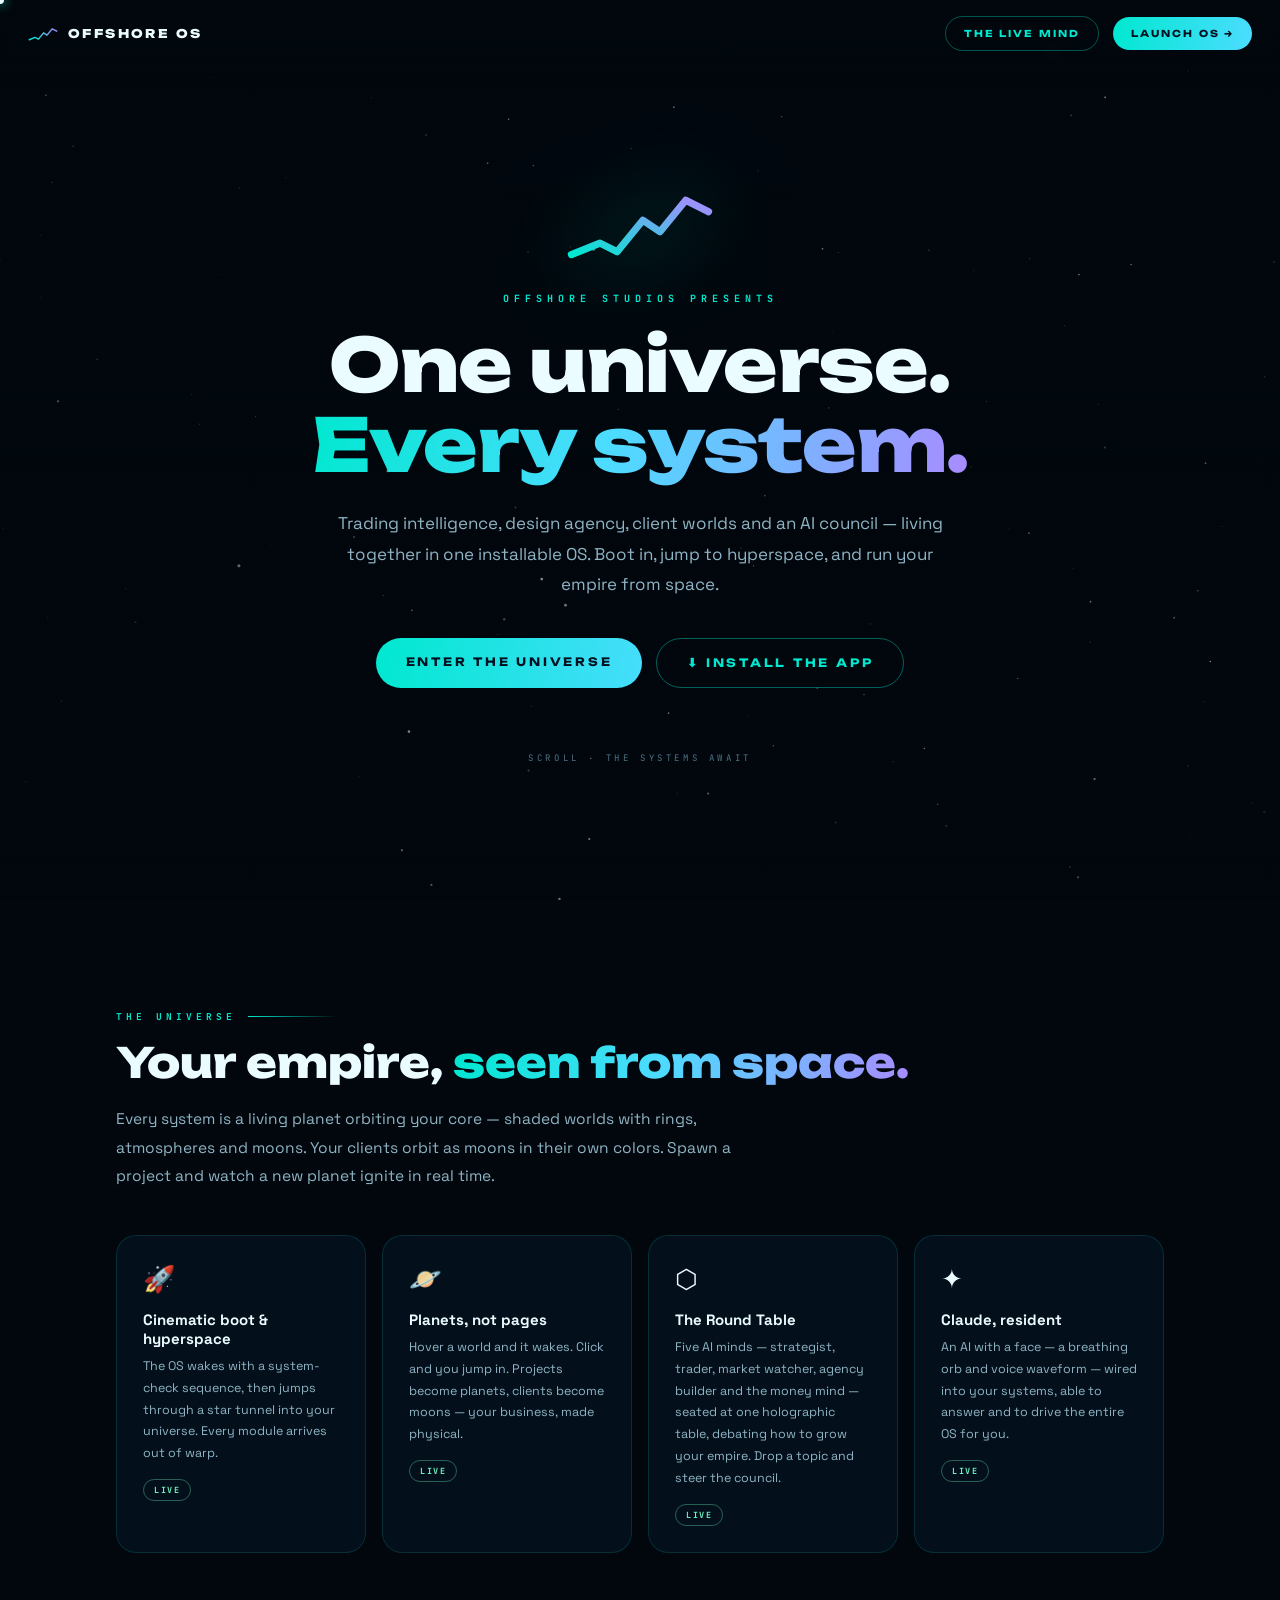
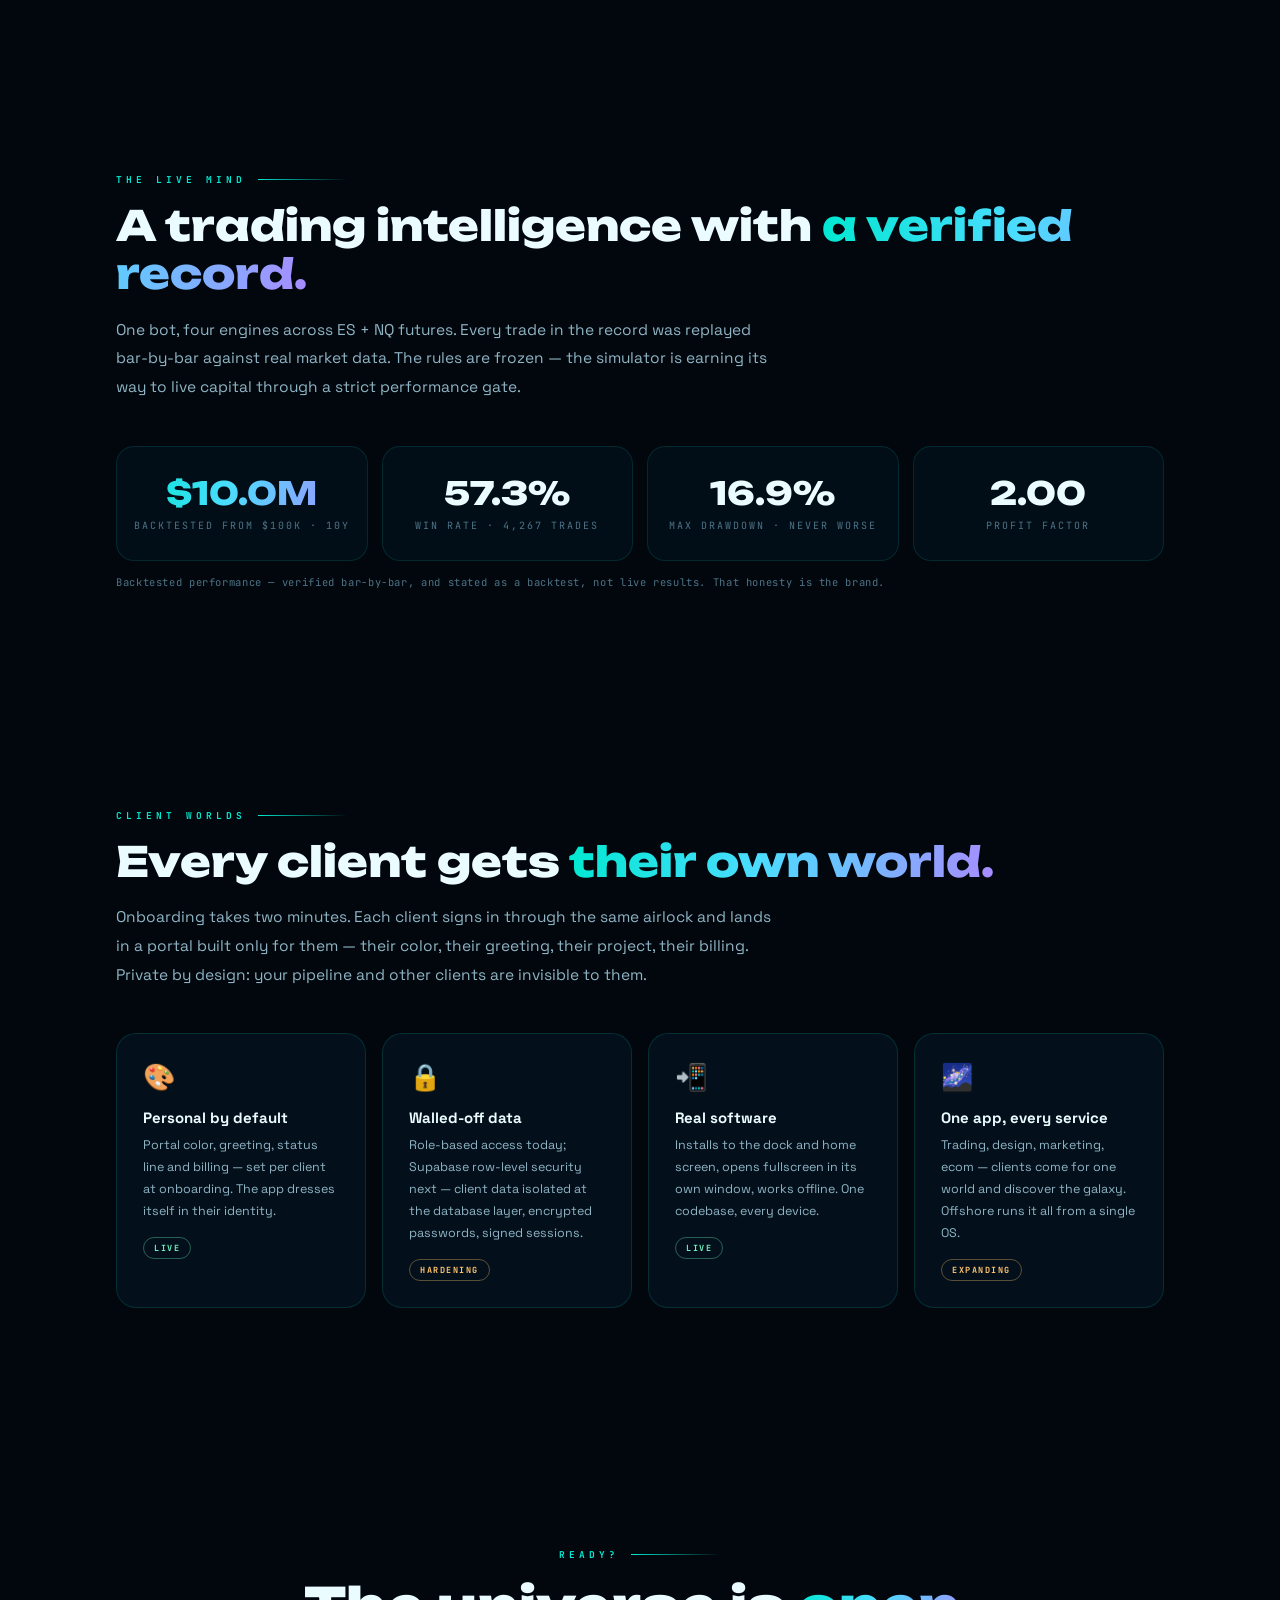
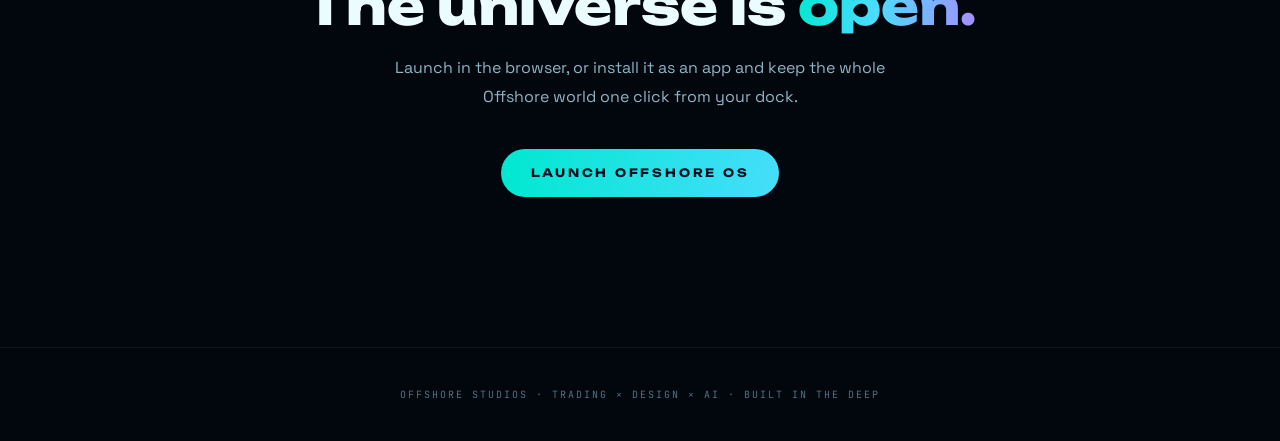
==== landing.html @ 4457dd4a "Add files via upload" ====
<!DOCTYPE html>
<html lang="en">
<head>
<meta charset="utf-8">
<meta name="viewport" content="width=device-width,initial-scale=1">
<title>OFFSHORE OS — One universe. Every system.</title>
<meta name="description" content="The living AI ecosystem: trading intelligence, agency, client worlds and an AI council — one installable OS.">
<link rel="preconnect" href="https://fonts.googleapis.com"><link rel="preconnect" href="https://fonts.gstatic.com" crossorigin>
<link href="https://fonts.googleapis.com/css2?family=Unbounded:wght@400;600;800&family=Space+Grotesk:wght@400;500;700&family=JetBrains+Mono:wght@400;700&display=swap" rel="stylesheet">
<link rel="icon" type="image/svg+xml" href="icon.svg">
<meta name="theme-color" content="#01070d">
<style>
:root{--ink:#eafcff;--mut:#8fb4c4;--dim:#4e7386;--aqua:#00e8d0;--cyan:#4cdcff;--vio:#a98bff;--bio:#6ef2c0;
  --disp:'Unbounded',sans-serif;--body:'Space Grotesk',sans-serif;--mono:'JetBrains Mono',monospace}
*{box-sizing:border-box;margin:0}
html{scroll-behavior:smooth}
body{background:#01070d;color:var(--ink);font-family:var(--body);overflow-x:hidden;cursor:none}
::selection{background:rgba(0,232,208,.3)}
.mono{font-family:var(--mono)}
.grad{background:linear-gradient(100deg,var(--aqua),var(--cyan) 45%,var(--vio));-webkit-background-clip:text;background-clip:text;-webkit-text-fill-color:transparent}

/* nebula + stars */
#sky{position:fixed;inset:0;z-index:-2;
  background:linear-gradient(rgba(1,7,13,.55),rgba(1,7,13,.88)),
  url("https://d8j0ntlcm91z4.cloudfront.net/user_3H4SzmK3yfFv5j6nbvNOM3d88rq/hf_20260809_151529_04d4ca59-bab1-490f-bd5b-c90de4408294.png") center/cover no-repeat fixed}
#stars{position:fixed;inset:0;z-index:-1;pointer-events:none}
#grain{position:fixed;inset:0;z-index:90;pointer-events:none;opacity:.05;mix-blend-mode:overlay}

/* cursor */
#cdot{position:fixed;width:8px;height:8px;border-radius:50%;background:#eafcff;z-index:99;pointer-events:none;
  transform:translate(-50%,-50%);box-shadow:0 0 12px rgba(0,232,208,.9);transition:width .2s,height .2s}
#cring{position:fixed;width:34px;height:34px;border-radius:50%;border:1.5px solid rgba(0,232,208,.5);z-index:98;
  pointer-events:none;transform:translate(-50%,-50%);transition:width .25s,height .25s,border-color .25s}
#cdot.hot{width:14px;height:14px}#cring.hot{width:58px;height:58px;border-color:rgba(169,139,255,.85)}
@media(pointer:coarse){#cdot,#cring{display:none}body{cursor:auto}}
input,textarea{cursor:text}

/* nav */
nav{position:fixed;top:0;left:0;right:0;z-index:50;display:flex;align-items:center;gap:14px;padding:16px 28px;
  background:linear-gradient(180deg,rgba(1,7,13,.85),transparent);backdrop-filter:blur(6px)}
nav .brand{font:800 12px var(--disp);letter-spacing:.2em;display:flex;align-items:center;gap:10px}
nav .sp{flex:1}
.pill{font:700 9.5px var(--disp);letter-spacing:.22em;padding:11px 18px;border-radius:99px;text-decoration:none;
  color:var(--aqua);border:1px solid rgba(0,232,208,.35);transition:.3s}
.pill:hover{background:rgba(0,232,208,.1)}
.pill.solid{color:#012;border:0;background:linear-gradient(100deg,var(--aqua),var(--cyan));}
.pill.solid:hover{transform:translateY(-2px);box-shadow:0 14px 34px -8px rgba(0,232,208,.55)}

/* hero */
.hero{min-height:100vh;display:flex;flex-direction:column;align-items:center;justify-content:center;text-align:center;padding:110px 20px 60px}
.hero .logo{width:150px;height:80px;overflow:visible;margin-bottom:26px}
.hero .logo polyline{stroke-dasharray:120;stroke-dashoffset:120;animation:draw 2s .3s ease forwards;
  filter:drop-shadow(0 0 16px rgba(0,232,208,.8))}
@keyframes draw{to{stroke-dashoffset:0}}
.kick{font:700 10px var(--mono);letter-spacing:.5em;color:var(--aqua);text-transform:uppercase;margin-bottom:20px;opacity:0;animation:up 1s .6s forwards}
h1{font:800 clamp(2.2rem,7vw,4.6rem)/1.08 var(--disp);letter-spacing:-.01em;opacity:0;animation:up 1s .8s forwards}
.hero p{max-width:640px;margin:24px auto 0;color:var(--mut);font-size:17px;line-height:1.8;opacity:0;animation:up 1s 1.05s forwards}
.ctas{display:flex;gap:14px;margin-top:38px;flex-wrap:wrap;justify-content:center;opacity:0;animation:up 1s 1.25s forwards}
.cta{font:700 11.5px var(--disp);letter-spacing:.24em;padding:17px 30px;border-radius:99px;text-decoration:none;transition:.3s}
.cta.main{color:#012;background:linear-gradient(100deg,var(--aqua),var(--cyan) 55%,var(--vio));background-size:200% 100%;animation:flow 6s linear infinite}
.cta.main:hover{transform:translateY(-3px);box-shadow:0 20px 50px -10px rgba(0,232,208,.6)}
.cta.ghost{color:var(--aqua);border:1px solid rgba(0,232,208,.4)}
.cta.ghost:hover{background:rgba(0,232,208,.09)}
@keyframes flow{to{background-position:200% 0}}
@keyframes up{from{opacity:0;transform:translateY(26px);filter:blur(8px)}to{opacity:1;transform:none;filter:none}}
.scrollhint{margin-top:64px;font:400 9px var(--mono);letter-spacing:.4em;color:var(--dim);animation:pulse 2.6s infinite}
@keyframes pulse{50%{opacity:.3}}

/* sections */
section{max-width:1100px;margin:0 auto;padding:110px 26px}
.eyebrow{font:700 9.5px var(--mono);letter-spacing:.42em;color:var(--aqua);text-transform:uppercase;margin-bottom:16px;
  display:flex;align-items:center;gap:12px}
.eyebrow::after{content:"";width:90px;height:1px;background:linear-gradient(90deg,var(--aqua),transparent)}
h2{font:800 clamp(1.6rem,4vw,2.6rem)/1.15 var(--disp);margin-bottom:18px}
section>p{color:var(--mut);font-size:15.5px;line-height:1.85;max-width:660px}
.grid{display:grid;grid-template-columns:repeat(auto-fit,minmax(250px,1fr));gap:16px;margin-top:44px}
.f{position:relative;background:rgba(7,26,42,.5);border:1px solid rgba(0,232,208,.14);border-radius:20px;padding:26px;
  backdrop-filter:blur(12px);transition:.35s;overflow:hidden;opacity:0;transform:translateY(30px)}
.f.in{opacity:1;transform:none;transition:opacity .8s,transform .8s cubic-bezier(.2,.8,.2,1)}
.f:hover{transform:translateY(-5px);border-color:rgba(0,232,208,.4);box-shadow:0 24px 60px -20px rgba(0,232,208,.3)}
.f .ic{font-size:26px;margin-bottom:14px;display:block}
.f h3{font:700 15px var(--body);margin-bottom:8px}
.f p{color:var(--mut);font-size:12.5px;line-height:1.75}
.f .tag{display:inline-block;margin-top:14px;font:700 8.5px var(--mono);letter-spacing:.18em;color:var(--bio);
  border:1px solid rgba(110,242,192,.35);border-radius:99px;padding:4px 10px}
.f .tag.warn{color:#ffc46b;border-color:rgba(255,196,107,.35)}

/* numbers strip */
.nums{display:grid;grid-template-columns:repeat(auto-fit,minmax(180px,1fr));gap:14px;margin-top:44px}
.n{text-align:center;padding:26px 10px;border-radius:18px;background:rgba(7,26,42,.4);border:1px solid rgba(0,232,208,.12)}
.n b{display:block;font:800 2rem var(--disp)}
.n span{font:400 10px var(--mono);letter-spacing:.2em;color:var(--dim);text-transform:uppercase}
.honest{margin-top:14px;font:400 10.5px var(--mono);color:var(--dim);letter-spacing:.06em}

/* final cta */
.final{text-align:center;padding:130px 26px 150px}
.final h2{font-size:clamp(1.8rem,5vw,3.2rem)}
footer{padding:40px 26px;text-align:center;font:400 10px var(--mono);letter-spacing:.2em;color:var(--dim);
  border-top:1px solid rgba(0,232,208,.08)}
</style>
</head>
<body>
<div id="sky"></div><canvas id="stars"></canvas><canvas id="grain"></canvas>
<div id="cring"></div><div id="cdot"></div>

<nav>
  <span class="brand"><svg width="30" height="16" viewBox="0 0 52 28"><polyline points="2,24 12,20 18,23 27,12 33,16 42,5 50,9" fill="none" stroke="url(#ng)" stroke-width="2.5" stroke-linecap="round" stroke-linejoin="round"/><defs><linearGradient id="ng" x1="0" y1="1" x2="1" y2="0"><stop offset="0" stop-color="#00e8d0"/><stop offset="1" stop-color="#a98bff"/></linearGradient></defs></svg>OFFSHORE OS</span>
  <span class="sp"></span>
  <a class="pill" href="https://28payouts.github.io/livemind/">THE LIVE MIND</a>
  <a class="pill solid" href="index.html">LAUNCH OS →</a>
</nav>

<div class="hero">
  <svg class="logo" viewBox="0 0 52 28"><polyline points="2,24 12,20 18,23 27,12 33,16 42,5 50,9" fill="none" stroke="url(#hg)" stroke-width="2.5" stroke-linecap="round" stroke-linejoin="round"/><defs><linearGradient id="hg" x1="0" y1="1" x2="1" y2="0"><stop offset="0" stop-color="#00e8d0"/><stop offset="1" stop-color="#a98bff"/></linearGradient></defs></svg>
  <div class="kick">Offshore Studios presents</div>
  <h1>One universe.<br><span class="grad">Every system.</span></h1>
  <p>Trading intelligence, design agency, client worlds and an AI council — living together in one installable OS. Boot in, jump to hyperspace, and run your empire from space.</p>
  <div class="ctas">
    <a class="cta main" href="index.html">ENTER THE UNIVERSE</a>
    <a class="cta ghost" href="index.html">⬇ INSTALL THE APP</a>
  </div>
  <div class="scrollhint">SCROLL · THE SYSTEMS AWAIT</div>
</div>

<section>
  <div class="eyebrow">The Universe</div>
  <h2>Your empire, <span class="grad">seen from space.</span></h2>
  <p>Every system is a living planet orbiting your core — shaded worlds with rings, atmospheres and moons. Your clients orbit as moons in their own colors. Spawn a project and watch a new planet ignite in real time.</p>
  <div class="grid">
    <div class="f"><span class="ic">🚀</span><h3>Cinematic boot & hyperspace</h3><p>The OS wakes with a system-check sequence, then jumps through a star tunnel into your universe. Every module arrives out of warp.</p><span class="tag">LIVE</span></div>
    <div class="f"><span class="ic">🪐</span><h3>Planets, not pages</h3><p>Hover a world and it wakes. Click and you jump in. Projects become planets, clients become moons — your business, made physical.</p><span class="tag">LIVE</span></div>
    <div class="f"><span class="ic">⬡</span><h3>The Round Table</h3><p>Five AI minds — strategist, trader, market watcher, agency builder and the money mind — seated at one holographic table, debating how to grow your empire. Drop a topic and steer the council.</p><span class="tag">LIVE</span></div>
    <div class="f"><span class="ic">✦</span><h3>Claude, resident</h3><p>An AI with a face — a breathing orb and voice waveform — wired into your systems, able to answer and to drive the entire OS for you.</p><span class="tag">LIVE</span></div>
  </div>
</section>

<section>
  <div class="eyebrow">The Live Mind</div>
  <h2>A trading intelligence with <span class="grad">a verified record.</span></h2>
  <p>One bot, four engines across ES + NQ futures. Every trade in the record was replayed bar-by-bar against real market data. The rules are frozen — the simulator is earning its way to live capital through a strict performance gate.</p>
  <div class="nums">
    <div class="n"><b class="grad">$10.0M</b><span>backtested from $100k · 10y</span></div>
    <div class="n"><b>57.3%</b><span>win rate · 4,267 trades</span></div>
    <div class="n"><b>16.9%</b><span>max drawdown · never worse</span></div>
    <div class="n"><b>2.00</b><span>profit factor</span></div>
  </div>
  <div class="honest">Backtested performance — verified bar-by-bar, and stated as a backtest, not live results. That honesty is the brand.</div>
</section>

<section>
  <div class="eyebrow">Client Worlds</div>
  <h2>Every client gets <span class="grad">their own world.</span></h2>
  <p>Onboarding takes two minutes. Each client signs in through the same airlock and lands in a portal built only for them — their color, their greeting, their project, their billing. Private by design: your pipeline and other clients are invisible to them.</p>
  <div class="grid">
    <div class="f"><span class="ic">🎨</span><h3>Personal by default</h3><p>Portal color, greeting, status line and billing — set per client at onboarding. The app dresses itself in their identity.</p><span class="tag">LIVE</span></div>
    <div class="f"><span class="ic">🔒</span><h3>Walled-off data</h3><p>Role-based access today; Supabase row-level security next — client data isolated at the database layer, encrypted passwords, signed sessions.</p><span class="tag warn">HARDENING</span></div>
    <div class="f"><span class="ic">📲</span><h3>Real software</h3><p>Installs to the dock and home screen, opens fullscreen in its own window, works offline. One codebase, every device.</p><span class="tag">LIVE</span></div>
    <div class="f"><span class="ic">🌌</span><h3>One app, every service</h3><p>Trading, design, marketing, ecom — clients come for one world and discover the galaxy. Offshore runs it all from a single OS.</p><span class="tag warn">EXPANDING</span></div>
  </div>
</section>

<div class="final">
  <div class="eyebrow" style="justify-content:center">Ready?</div>
  <h2>The universe is <span class="grad">open.</span></h2>
  <p style="color:var(--mut);max-width:520px;margin:18px auto 0;line-height:1.8">Launch in the browser, or install it as an app and keep the whole Offshore world one click from your dock.</p>
  <div class="ctas" style="animation:none;opacity:1">
    <a class="cta main" href="index.html">LAUNCH OFFSHORE OS</a>
  </div>
</div>

<footer>OFFSHORE STUDIOS · TRADING × DESIGN × AI · BUILT IN THE DEEP</footer>

<script>
/* starfield */
const sc=document.getElementById('stars'),sx=sc.getContext('2d');
const srs=()=>{sc.width=innerWidth;sc.height=innerHeight};srs();addEventListener('resize',srs);
const S=[...Array(170)].map(()=>({x:Math.random(),y:Math.random(),s:.3+Math.random()*1.5,p:Math.random()*7,z:.4+Math.random()*.6}));
let t=0;
(function loop(){requestAnimationFrame(loop);if(document.hidden)return;t++;sx.clearRect(0,0,sc.width,sc.height);
  S.forEach(s=>{const a=(.3+Math.sin(t*.02+s.p)*.25)*s.z;sx.fillStyle=`rgba(234,252,255,${a})`;
    sx.beginPath();sx.arc(s.x*sc.width,(s.y*sc.height+scrollY*.15*s.z)%sc.height,s.s*s.z,0,7);sx.fill();});
})();
/* grain */
const g=document.getElementById('grain'),gx=g.getContext('2d');
const grs=()=>{g.width=innerWidth/2;g.height=innerHeight/2};grs();addEventListener('resize',grs);
const tl=document.createElement('canvas');tl.width=tl.height=128;const tx=tl.getContext('2d');
setInterval(()=>{if(document.hidden)return;const d=tx.createImageData(128,128);
  for(let i=0;i<d.data.length;i+=4){const v=Math.random()*255;d.data[i]=d.data[i+1]=d.data[i+2]=v;d.data[i+3]=46}
  tx.putImageData(d,0,0);gx.clearRect(0,0,g.width,g.height);gx.fillStyle=gx.createPattern(tl,'repeat');gx.fillRect(0,0,g.width,g.height);},120);
/* cursor */
const cd=document.getElementById('cdot'),cr=document.getElementById('cring');
let mx=-99,my=-99,rx=-99,ry=-99;
addEventListener('pointermove',e=>{mx=e.clientX;my=e.clientY;cd.style.left=mx+'px';cd.style.top=my+'px';
  const hot=!!e.target.closest('a,.f,button');cd.classList.toggle('hot',hot);cr.classList.toggle('hot',hot);},{passive:true});
(function rl(){requestAnimationFrame(rl);rx+=(mx-rx)*.16;ry+=(my-ry)*.16;cr.style.left=rx+'px';cr.style.top=ry+'px'})();
/* scroll reveals */
const io=new IntersectionObserver(es=>es.forEach(e=>{if(e.isIntersecting)e.target.classList.add('in')}),{threshold:.15});
document.querySelectorAll('.f').forEach(f=>io.observe(f));
</script>
</body>
</html>
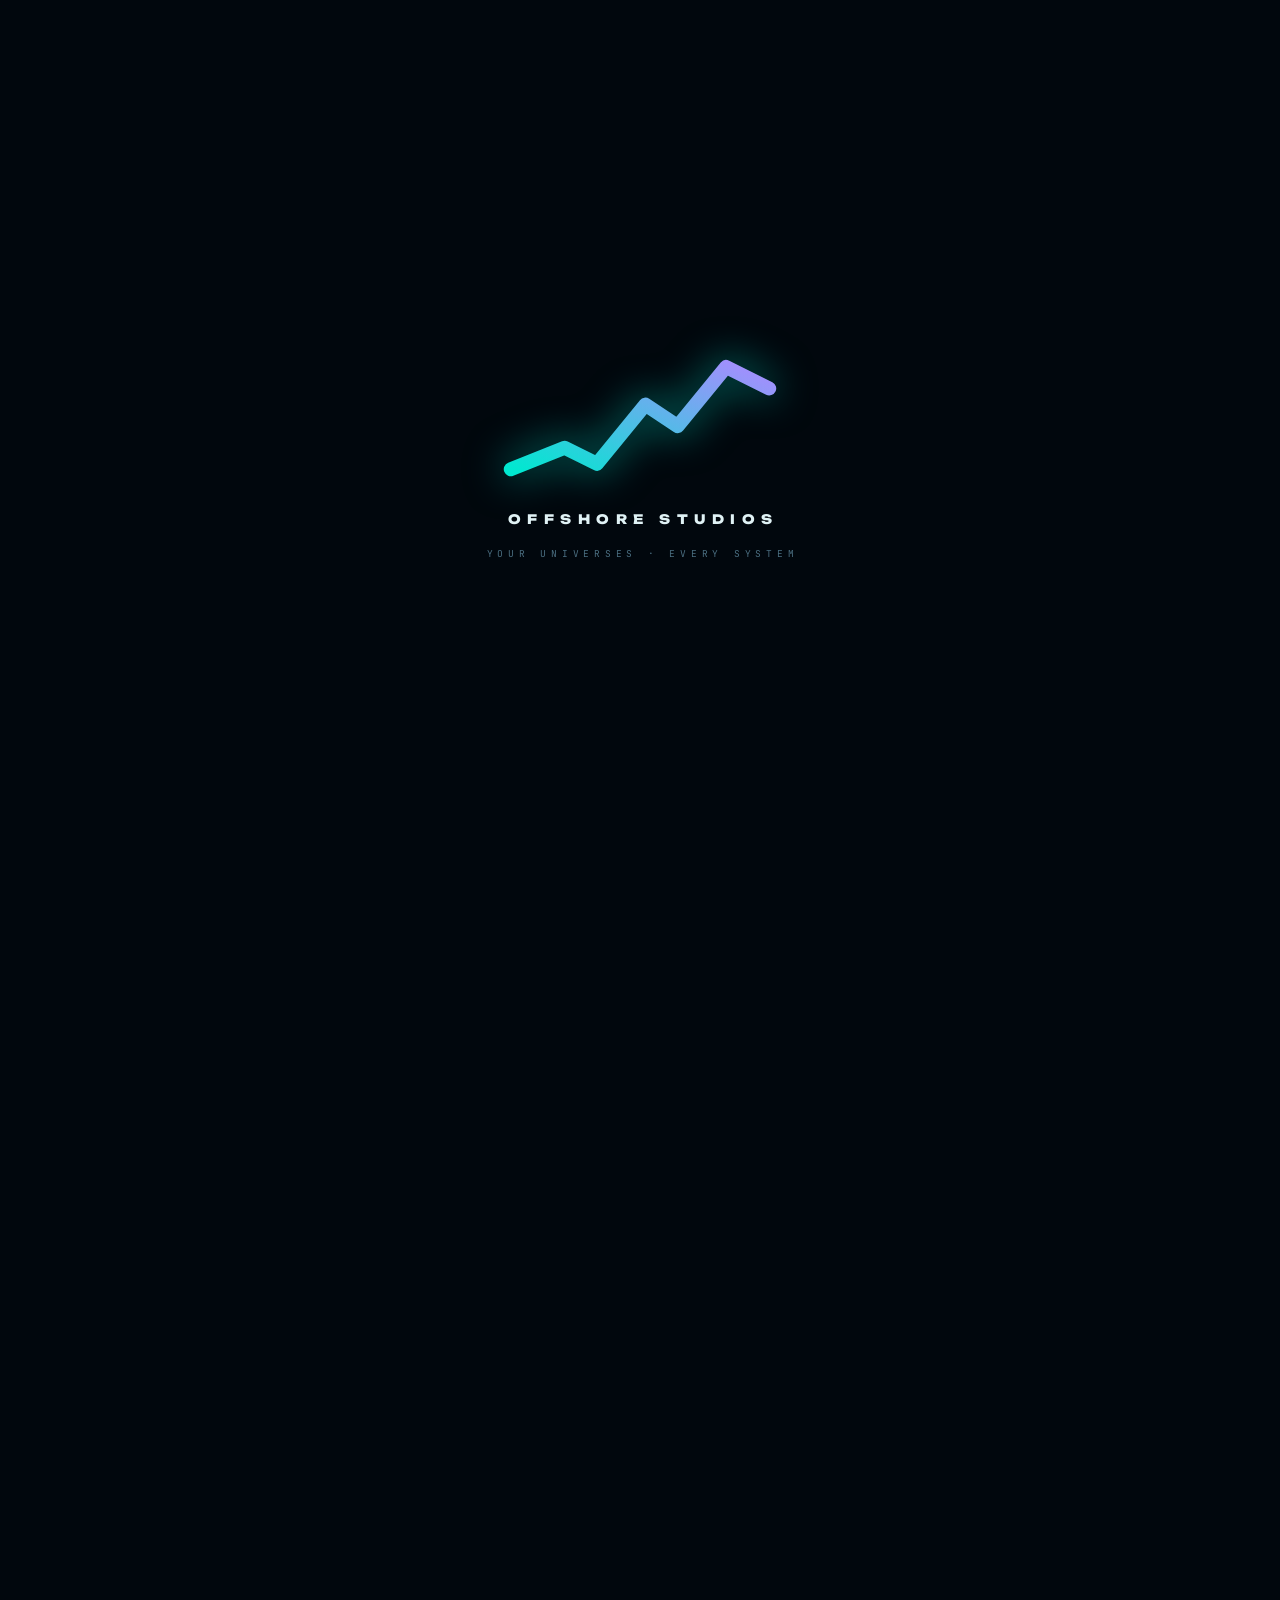
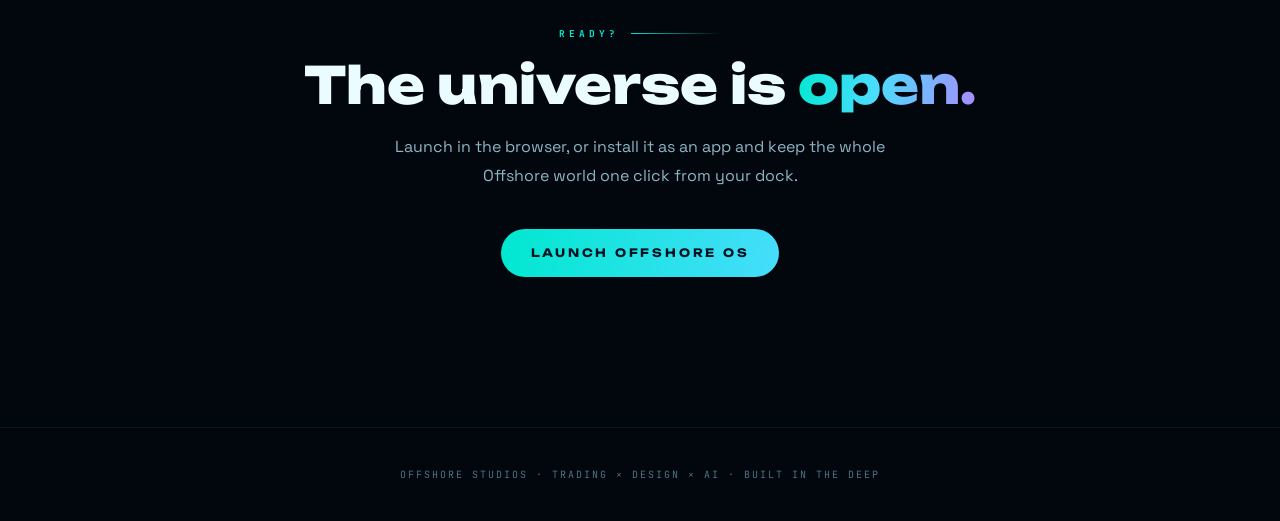
==== commit c951b3a4: "Add files via upload" ====
--- a/landing.html
+++ b/landing.html
@@ -3,7 +3,7 @@
 <head>
 <meta charset="utf-8">
 <meta name="viewport" content="width=device-width,initial-scale=1">
-<title>OFFSHORE OS — One universe. Every system.</title>
+<title>OFFSHORE STUDIOS — Your universes. Every system.</title>
 <meta name="description" content="The living AI ecosystem: trading intelligence, agency, client worlds and an AI council — one installable OS.">
 <link rel="preconnect" href="https://fonts.googleapis.com"><link rel="preconnect" href="https://fonts.gstatic.com" crossorigin>
 <link href="https://fonts.googleapis.com/css2?family=Unbounded:wght@400;600;800&family=Space+Grotesk:wght@400;500;700&family=JetBrains+Mono:wght@400;700&display=swap" rel="stylesheet">
@@ -97,9 +97,35 @@
 .final h2{font-size:clamp(1.8rem,5vw,3.2rem)}
 footer{padding:40px 26px;text-align:center;font:400 10px var(--mono);letter-spacing:.2em;color:var(--dim);
   border-top:1px solid rgba(0,232,208,.08)}
+
+/* ═══ INTRO: the wave forges itself before the site breathes in ═══ */
+#intro{position:fixed;inset:0;z-index:200;background:#01070d;display:flex;flex-direction:column;
+  align-items:center;justify-content:center;gap:20px;transition:opacity .7s ease,visibility .7s}
+#intro.gone{opacity:0;visibility:hidden;pointer-events:none}
+#intro svg{width:min(280px,52vw);filter:drop-shadow(0 0 20px rgba(0,232,208,.6))}
+#intro .iv{stroke-dasharray:240;stroke-dashoffset:240;animation:ivdraw 1.3s .15s cubic-bezier(.4,0,.2,1) forwards}
+@keyframes ivdraw{to{stroke-dashoffset:0}}
+#intro .it{font:800 13px var(--disp);letter-spacing:1.1em;text-indent:1.1em;color:#eafcff;opacity:0;
+  animation:itin .9s .7s ease forwards}
+@keyframes itin{to{opacity:.96;letter-spacing:.5em;text-indent:.5em}}
+#intro .is{font:400 9.5px var(--mono);letter-spacing:.4em;color:var(--dim);opacity:0;animation:itin .8s 1.15s ease forwards}
+body.introing{overflow:hidden}
+section,nav{opacity:0;transition:opacity .9s ease .1s}
+body.introdone section,body.introdone nav{opacity:1}
 </style>
 </head>
 <body>
+<div id="intro">
+  <svg viewBox="0 0 52 28" fill="none">
+    <polyline class="iv" points="2,24 12,20 18,23 27,12 33,16 42,5 50,9"
+      stroke="url(#ig)" stroke-width="2.6" stroke-linecap="round" stroke-linejoin="round"/>
+    <defs><linearGradient id="ig" x1="0" y1="1" x2="1" y2="0">
+      <stop offset="0" stop-color="#00e8d0"/><stop offset="1" stop-color="#a98bff"/>
+    </linearGradient></defs></svg>
+  <div class="it">OFFSHORE STUDIOS</div>
+  <div class="is">YOUR UNIVERSES &middot; EVERY SYSTEM</div>
+</div>
+
 <div id="sky"></div><canvas id="stars"></canvas><canvas id="grain"></canvas>
 <div id="cring"></div><div id="cdot"></div>
 
@@ -113,8 +139,8 @@
 <div class="hero">
   <svg class="logo" viewBox="0 0 52 28"><polyline points="2,24 12,20 18,23 27,12 33,16 42,5 50,9" fill="none" stroke="url(#hg)" stroke-width="2.5" stroke-linecap="round" stroke-linejoin="round"/><defs><linearGradient id="hg" x1="0" y1="1" x2="1" y2="0"><stop offset="0" stop-color="#00e8d0"/><stop offset="1" stop-color="#a98bff"/></linearGradient></defs></svg>
   <div class="kick">Offshore Studios presents</div>
-  <h1>One universe.<br><span class="grad">Every system.</span></h1>
-  <p>Trading intelligence, design agency, client worlds and an AI council — living together in one installable OS. Boot in, jump to hyperspace, and run your empire from space.</p>
+  <h1>Your universes.<br><span class="grad">Every system.</span></h1>
+  <p>Every business you run with us becomes its own personalized universe — automated, augmented, AI-resident. Trading bots, websites &amp; marketing, online business ops: boot in, jump to hyperspace, and check on all of it from space.</p>
   <div class="ctas">
     <a class="cta main" href="index.html">ENTER THE UNIVERSE</a>
     <a class="cta ghost" href="index.html">⬇ INSTALL THE APP</a>
@@ -150,12 +176,12 @@
 <section>
   <div class="eyebrow">Client Worlds</div>
   <h2>Every client gets <span class="grad">their own world.</span></h2>
-  <p>Onboarding takes two minutes. Each client signs in through the same airlock and lands in a portal built only for them — their color, their greeting, their project, their billing. Private by design: your pipeline and other clients are invisible to them.</p>
+  <p>Every client gets a personalized custom universe — one place where everything you do with us lives. Trading clients open their trading universe: the bot, the record, the gate. Website clients open their website universe: the build, the launch, the numbers. Automated, augmented and AI-focused — sign in, and your whole operation with Offshore is one screen away. Private by design: nobody sees anyone else's universe.</p>
   <div class="grid">
     <div class="f"><span class="ic">🎨</span><h3>Personal by default</h3><p>Portal color, greeting, status line and billing — set per client at onboarding. The app dresses itself in their identity.</p><span class="tag">LIVE</span></div>
     <div class="f"><span class="ic">🔒</span><h3>Walled-off data</h3><p>Role-based access today; Supabase row-level security next — client data isolated at the database layer, encrypted passwords, signed sessions.</p><span class="tag warn">HARDENING</span></div>
     <div class="f"><span class="ic">📲</span><h3>Real software</h3><p>Installs to the dock and home screen, opens fullscreen in its own window, works offline. One codebase, every device.</p><span class="tag">LIVE</span></div>
-    <div class="f"><span class="ic">🌌</span><h3>One app, every service</h3><p>Trading, design, marketing, ecom — clients come for one world and discover the galaxy. Offshore runs it all from a single OS.</p><span class="tag warn">EXPANDING</span></div>
+    <div class="f"><span class="ic">🌌</span><h3>Everything we offer</h3><p>Trading bots with verified records · websites &amp; marketing that look like this one · AI automation for your business. Come for one universe, discover the galaxy.</p><span class="tag warn">EXPANDING</span></div>
   </div>
 </section>
 
@@ -196,6 +222,14 @@
 /* scroll reveals */
 const io=new IntersectionObserver(es=>es.forEach(e=>{if(e.isIntersecting)e.target.classList.add('in')}),{threshold:.15});
 document.querySelectorAll('.f').forEach(f=>io.observe(f));
+
+/* intro sequence: draw the wave, then hand the site over */
+document.body.classList.add('introing');
+setTimeout(()=>{const i=document.getElementById('intro');i.classList.add('gone');
+  document.body.classList.remove('introing');document.body.classList.add('introdone');
+  setTimeout(()=>i.remove(),800);},2050);
+document.getElementById('intro').addEventListener('click',()=>{const i=document.getElementById('intro');
+  i.classList.add('gone');document.body.classList.remove('introing');document.body.classList.add('introdone');});
 </script>
 </body>
 </html>
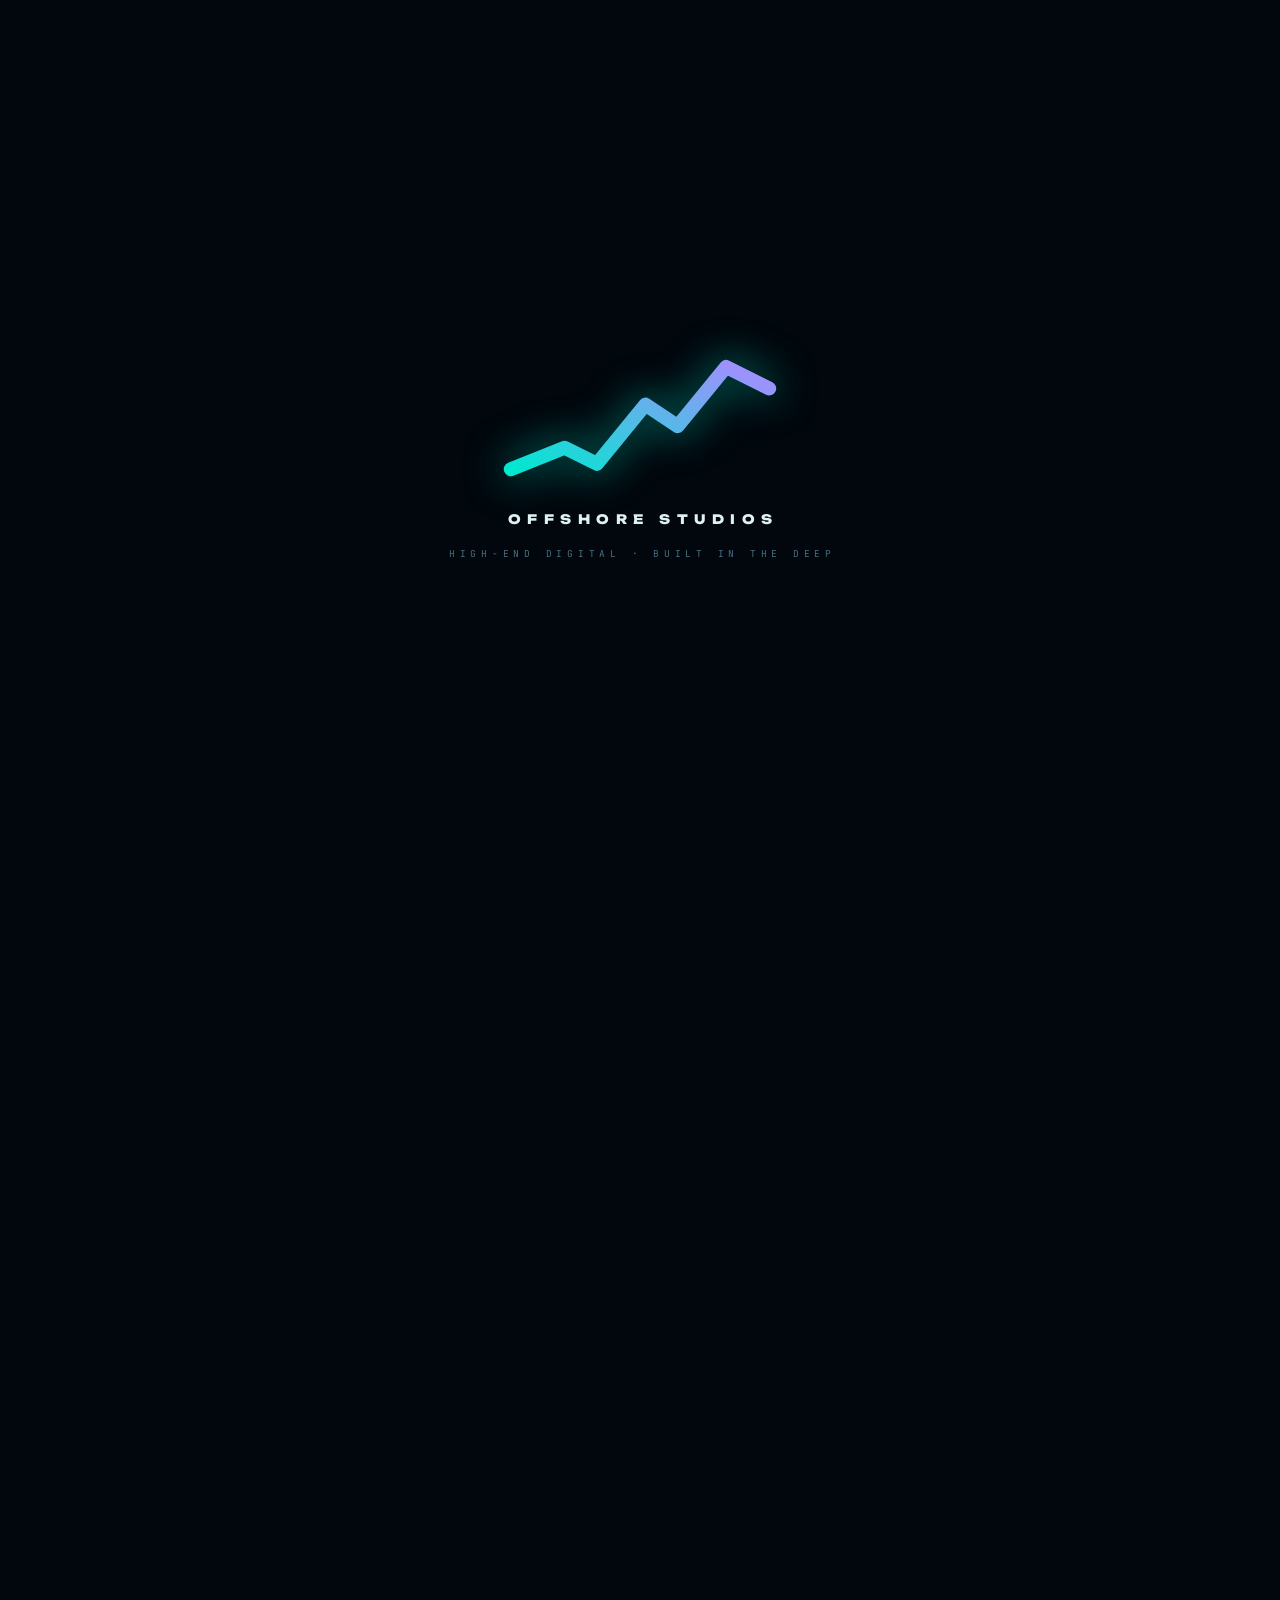
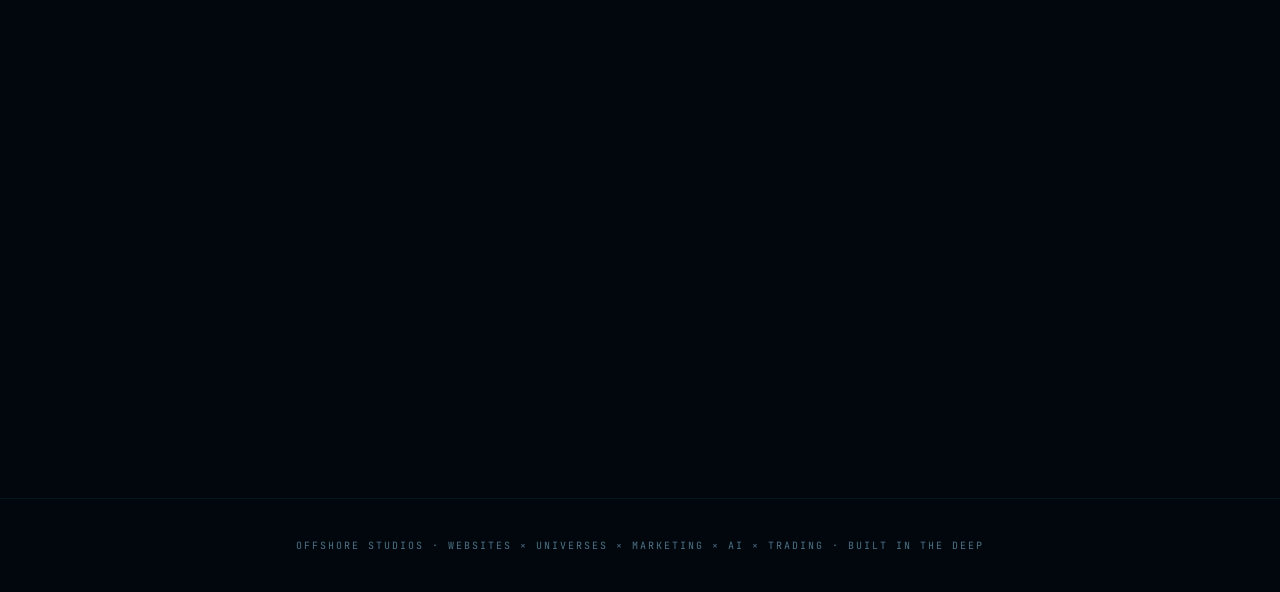
==== commit 8c135ad8: "Landing v2 storefront + guest showcase universe + inquiry pipeline" ====
--- a/landing.html
+++ b/landing.html
@@ -3,8 +3,8 @@
 <head>
 <meta charset="utf-8">
 <meta name="viewport" content="width=device-width,initial-scale=1">
-<title>OFFSHORE STUDIOS — Your universes. Every system.</title>
-<meta name="description" content="The living AI ecosystem: trading intelligence, agency, client worlds and an AI council — one installable OS.">
+<title>OFFSHORE STUDIOS — High-end sites, personalized universes, trading intelligence.</title>
+<meta name="description" content="Offshore Studios builds high-end websites, personalized client universes, marketing and AI automation — and runs an exclusive trading intelligence. Start your project.">
 <link rel="preconnect" href="https://fonts.googleapis.com"><link rel="preconnect" href="https://fonts.gstatic.com" crossorigin>
 <link href="https://fonts.googleapis.com/css2?family=Unbounded:wght@400;600;800&family=Space+Grotesk:wght@400;500;700&family=JetBrains+Mono:wght@400;700&display=swap" rel="stylesheet">
 <link rel="icon" type="image/svg+xml" href="icon.svg">
@@ -19,60 +19,55 @@
 .mono{font-family:var(--mono)}
 .grad{background:linear-gradient(100deg,var(--aqua),var(--cyan) 45%,var(--vio));-webkit-background-clip:text;background-clip:text;-webkit-text-fill-color:transparent}
 
-/* nebula + stars */
 #sky{position:fixed;inset:0;z-index:-2;
   background:linear-gradient(rgba(1,7,13,.55),rgba(1,7,13,.88)),
   url("https://d8j0ntlcm91z4.cloudfront.net/user_3H4SzmK3yfFv5j6nbvNOM3d88rq/hf_20260809_151529_04d4ca59-bab1-490f-bd5b-c90de4408294.png") center/cover no-repeat fixed}
 #stars{position:fixed;inset:0;z-index:-1;pointer-events:none}
 #grain{position:fixed;inset:0;z-index:90;pointer-events:none;opacity:.05;mix-blend-mode:overlay}
 
-/* cursor */
 #cdot{position:fixed;width:8px;height:8px;border-radius:50%;background:#eafcff;z-index:99;pointer-events:none;
   transform:translate(-50%,-50%);box-shadow:0 0 12px rgba(0,232,208,.9);transition:width .2s,height .2s}
 #cring{position:fixed;width:34px;height:34px;border-radius:50%;border:1.5px solid rgba(0,232,208,.5);z-index:98;
   pointer-events:none;transform:translate(-50%,-50%);transition:width .25s,height .25s,border-color .25s}
 #cdot.hot{width:14px;height:14px}#cring.hot{width:58px;height:58px;border-color:rgba(169,139,255,.85)}
 @media(pointer:coarse){#cdot,#cring{display:none}body{cursor:auto}}
-input,textarea{cursor:text}
-
-/* nav */
+input,textarea,select{cursor:text}
+
 nav{position:fixed;top:0;left:0;right:0;z-index:50;display:flex;align-items:center;gap:14px;padding:16px 28px;
   background:linear-gradient(180deg,rgba(1,7,13,.85),transparent);backdrop-filter:blur(6px)}
 nav .brand{font:800 12px var(--disp);letter-spacing:.2em;display:flex;align-items:center;gap:10px}
 nav .sp{flex:1}
 .pill{font:700 9.5px var(--disp);letter-spacing:.22em;padding:11px 18px;border-radius:99px;text-decoration:none;
-  color:var(--aqua);border:1px solid rgba(0,232,208,.35);transition:.3s}
+  color:var(--aqua);border:1px solid rgba(0,232,208,.35);transition:.3s;background:none;cursor:pointer}
 .pill:hover{background:rgba(0,232,208,.1)}
-.pill.solid{color:#012;border:0;background:linear-gradient(100deg,var(--aqua),var(--cyan));}
+.pill.solid{color:#012;border:0;background:linear-gradient(100deg,var(--aqua),var(--cyan))}
 .pill.solid:hover{transform:translateY(-2px);box-shadow:0 14px 34px -8px rgba(0,232,208,.55)}
 
-/* hero */
-.hero{min-height:100vh;display:flex;flex-direction:column;align-items:center;justify-content:center;text-align:center;padding:110px 20px 60px}
+.hero{min-height:92vh;display:flex;flex-direction:column;align-items:center;justify-content:center;text-align:center;padding:110px 20px 60px}
 .hero .logo{width:150px;height:80px;overflow:visible;margin-bottom:26px}
 .hero .logo polyline{stroke-dasharray:120;stroke-dashoffset:120;animation:draw 2s .3s ease forwards;
   filter:drop-shadow(0 0 16px rgba(0,232,208,.8))}
 @keyframes draw{to{stroke-dashoffset:0}}
 .kick{font:700 10px var(--mono);letter-spacing:.5em;color:var(--aqua);text-transform:uppercase;margin-bottom:20px;opacity:0;animation:up 1s .6s forwards}
 h1{font:800 clamp(2.2rem,7vw,4.6rem)/1.08 var(--disp);letter-spacing:-.01em;opacity:0;animation:up 1s .8s forwards}
-.hero p{max-width:640px;margin:24px auto 0;color:var(--mut);font-size:17px;line-height:1.8;opacity:0;animation:up 1s 1.05s forwards}
+.hero p{max-width:680px;margin:24px auto 0;color:var(--mut);font-size:17px;line-height:1.8;opacity:0;animation:up 1s 1.05s forwards}
 .ctas{display:flex;gap:14px;margin-top:38px;flex-wrap:wrap;justify-content:center;opacity:0;animation:up 1s 1.25s forwards}
-.cta{font:700 11.5px var(--disp);letter-spacing:.24em;padding:17px 30px;border-radius:99px;text-decoration:none;transition:.3s}
+.cta{font:700 11.5px var(--disp);letter-spacing:.24em;padding:17px 30px;border-radius:99px;text-decoration:none;transition:.3s;border:0;cursor:pointer}
 .cta.main{color:#012;background:linear-gradient(100deg,var(--aqua),var(--cyan) 55%,var(--vio));background-size:200% 100%;animation:flow 6s linear infinite}
 .cta.main:hover{transform:translateY(-3px);box-shadow:0 20px 50px -10px rgba(0,232,208,.6)}
-.cta.ghost{color:var(--aqua);border:1px solid rgba(0,232,208,.4)}
+.cta.ghost{color:var(--aqua);border:1px solid rgba(0,232,208,.4);background:none}
 .cta.ghost:hover{background:rgba(0,232,208,.09)}
 @keyframes flow{to{background-position:200% 0}}
 @keyframes up{from{opacity:0;transform:translateY(26px);filter:blur(8px)}to{opacity:1;transform:none;filter:none}}
 .scrollhint{margin-top:64px;font:400 9px var(--mono);letter-spacing:.4em;color:var(--dim);animation:pulse 2.6s infinite}
 @keyframes pulse{50%{opacity:.3}}
 
-/* sections */
-section{max-width:1100px;margin:0 auto;padding:110px 26px}
+section{max-width:1100px;margin:0 auto;padding:100px 26px}
 .eyebrow{font:700 9.5px var(--mono);letter-spacing:.42em;color:var(--aqua);text-transform:uppercase;margin-bottom:16px;
   display:flex;align-items:center;gap:12px}
 .eyebrow::after{content:"";width:90px;height:1px;background:linear-gradient(90deg,var(--aqua),transparent)}
 h2{font:800 clamp(1.6rem,4vw,2.6rem)/1.15 var(--disp);margin-bottom:18px}
-section>p{color:var(--mut);font-size:15.5px;line-height:1.85;max-width:660px}
+section>p{color:var(--mut);font-size:15.5px;line-height:1.85;max-width:680px}
 .grid{display:grid;grid-template-columns:repeat(auto-fit,minmax(250px,1fr));gap:16px;margin-top:44px}
 .f{position:relative;background:rgba(7,26,42,.5);border:1px solid rgba(0,232,208,.14);border-radius:20px;padding:26px;
   backdrop-filter:blur(12px);transition:.35s;overflow:hidden;opacity:0;transform:translateY(30px)}
@@ -84,21 +79,82 @@
 .f .tag{display:inline-block;margin-top:14px;font:700 8.5px var(--mono);letter-spacing:.18em;color:var(--bio);
   border:1px solid rgba(110,242,192,.35);border-radius:99px;padding:4px 10px}
 .f .tag.warn{color:#ffc46b;border-color:rgba(255,196,107,.35)}
-
-/* numbers strip */
-.nums{display:grid;grid-template-columns:repeat(auto-fit,minmax(180px,1fr));gap:14px;margin-top:44px}
-.n{text-align:center;padding:26px 10px;border-radius:18px;background:rgba(7,26,42,.4);border:1px solid rgba(0,232,208,.12)}
-.n b{display:block;font:800 2rem var(--disp)}
+.f .tag.vio{color:var(--vio);border-color:rgba(169,139,255,.4)}
+
+/* pricing tiers */
+.tiers{display:grid;grid-template-columns:repeat(auto-fit,minmax(260px,1fr));gap:16px;margin-top:44px}
+.tier{position:relative;background:rgba(7,26,42,.55);border:1px solid rgba(0,232,208,.16);border-radius:22px;padding:30px 26px;
+  backdrop-filter:blur(12px);transition:.35s;opacity:0;transform:translateY(30px)}
+.tier.in{opacity:1;transform:none;transition:opacity .8s,transform .8s cubic-bezier(.2,.8,.2,1)}
+.tier:hover{transform:translateY(-6px);border-color:rgba(0,232,208,.45);box-shadow:0 28px 70px -24px rgba(0,232,208,.35)}
+.tier.hot{border-color:rgba(169,139,255,.45)}
+.tier .tn{font:800 13px var(--disp);letter-spacing:.08em}
+.tier .tp{font:800 2rem var(--disp);margin:14px 0 2px}
+.tier .tp small{font:700 10px var(--mono);letter-spacing:.16em;color:var(--dim);display:block;margin-bottom:6px}
+.tier .tv{font:400 10px var(--mono);letter-spacing:.1em;color:var(--dim);margin-bottom:16px}
+.tier ul{list-style:none;padding:14px 0 0;margin:12px 0 0;border-top:1px solid rgba(120,180,200,.12);
+  display:flex;flex-direction:column;gap:9px}
+.tier li{font-size:12.5px;color:var(--mut);line-height:1.55;display:flex;gap:9px}
+.tier li::before{content:"◈";color:var(--aqua);flex:0 0 14px}
+.tier .go{margin-top:18px;width:100%;border:0;border-radius:99px;padding:13px;cursor:pointer;
+  font:700 10.5px var(--disp);letter-spacing:.28em;color:#01222b;
+  background:linear-gradient(100deg,var(--aqua),#4cdcff)}
+.tier.hot .go{background:linear-gradient(100deg,var(--vio),#4cdcff)}
+
+/* exclusive bot */
+.exwrap{border:1px solid rgba(169,139,255,.3);border-radius:26px;padding:44px 34px;margin-top:44px;
+  background:radial-gradient(80% 120% at 80% 0%,rgba(169,139,255,.1),transparent 60%),rgba(4,14,24,.6);backdrop-filter:blur(12px)}
+.nums{display:grid;grid-template-columns:repeat(auto-fit,minmax(170px,1fr));gap:14px;margin-top:32px}
+.n{text-align:center;padding:24px 10px;border-radius:18px;background:rgba(7,26,42,.4);border:1px solid rgba(0,232,208,.12)}
+.n b{display:block;font:800 1.9rem var(--disp)}
 .n span{font:400 10px var(--mono);letter-spacing:.2em;color:var(--dim);text-transform:uppercase}
 .honest{margin-top:14px;font:400 10.5px var(--mono);color:var(--dim);letter-spacing:.06em}
 
-/* final cta */
-.final{text-align:center;padding:130px 26px 150px}
-.final h2{font-size:clamp(1.8rem,5vw,3.2rem)}
+/* ═══ INQUIRY FORM ═══ */
+.formwrap{border:1px solid rgba(0,232,208,.2);border-radius:26px;padding:40px 34px;margin-top:44px;
+  background:rgba(4,14,24,.65);backdrop-filter:blur(14px)}
+.flabel{font:700 9.5px var(--mono);letter-spacing:.3em;color:var(--dim);text-transform:uppercase;margin:26px 0 12px}
+.flabel:first-child{margin-top:0}
+.chips{display:flex;flex-wrap:wrap;gap:10px}
+.chip{font:700 10px var(--disp);letter-spacing:.12em;padding:12px 18px;border-radius:99px;cursor:pointer;
+  color:var(--mut);border:1px solid rgba(120,180,200,.25);background:rgba(7,26,42,.4);transition:.25s;user-select:none}
+.chip:hover{border-color:rgba(0,232,208,.45);color:var(--ink)}
+.chip.on{color:#01222b;background:linear-gradient(100deg,var(--aqua),#4cdcff);border-color:transparent;
+  box-shadow:0 10px 26px -10px rgba(0,232,208,.6)}
+.chip.vio.on{background:linear-gradient(100deg,var(--vio),#4cdcff)}
+.trow{display:grid;grid-template-columns:repeat(auto-fit,minmax(200px,1fr));gap:12px}
+.topt{border:1px solid rgba(120,180,200,.22);border-radius:16px;padding:16px;cursor:pointer;transition:.25s;background:rgba(7,26,42,.35)}
+.topt:hover{border-color:rgba(0,232,208,.4)}
+.topt.on{border-color:var(--aqua);box-shadow:0 0 0 1px var(--aqua),0 14px 40px -16px rgba(0,232,208,.5)}
+.topt b{font:800 11px var(--disp);letter-spacing:.06em;display:block}
+.topt .p{font:800 1.1rem var(--disp);color:var(--aqua);margin-top:6px}
+.topt .s{font:400 9.5px var(--mono);letter-spacing:.08em;color:var(--dim);margin-top:4px;line-height:1.6}
+.fin{width:100%;background:rgba(4,16,26,.7);border:1px solid rgba(120,180,200,.22);border-radius:14px;color:var(--ink);
+  padding:14px 16px;font:500 14px var(--body);outline:none;transition:.25s}
+.fin:focus{border-color:var(--aqua);box-shadow:0 0 0 1px var(--aqua)}
+textarea.fin{min-height:110px;resize:vertical}
+.frow{display:grid;grid-template-columns:1fr 1fr;gap:12px}
+@media(max-width:640px){.frow{grid-template-columns:1fr}}
+.fup{border:1.5px dashed rgba(120,180,200,.3);border-radius:14px;padding:18px;text-align:center;cursor:pointer;transition:.25s;
+  font:400 12px var(--body);color:var(--mut)}
+.fup:hover{border-color:rgba(0,232,208,.5);color:var(--ink)}
+.fup.has{border-color:var(--aqua);color:var(--aqua)}
+.fsend{margin-top:26px;width:100%;border:0;border-radius:99px;padding:18px;cursor:pointer;
+  font:700 12px var(--disp);letter-spacing:.28em;color:#012;
+  background:linear-gradient(100deg,var(--aqua),var(--cyan) 55%,var(--vio));background-size:200% 100%;animation:flow 6s linear infinite}
+.fsend:hover{transform:translateY(-2px);box-shadow:0 18px 50px -12px rgba(0,232,208,.55)}
+.fsend:disabled{opacity:.5;cursor:wait;transform:none}
+.fmsg{margin-top:14px;font:700 10px var(--mono);letter-spacing:.2em;text-align:center;min-height:14px}
+.fmsg.ok{color:var(--bio)}.fmsg.err{color:#ff8f8f}
+.fdone{text-align:center;padding:40px 10px}
+.fdone .big{font:800 clamp(1.2rem,3vw,1.8rem) var(--disp);margin:16px 0 10px}
+.fdone p{color:var(--mut);font-size:14px;line-height:1.8}
+
+.final{text-align:center;padding:110px 26px 140px}
 footer{padding:40px 26px;text-align:center;font:400 10px var(--mono);letter-spacing:.2em;color:var(--dim);
   border-top:1px solid rgba(0,232,208,.08)}
 
-/* ═══ INTRO: the wave forges itself before the site breathes in ═══ */
+/* intro */
 #intro{position:fixed;inset:0;z-index:200;background:#01070d;display:flex;flex-direction:column;
   align-items:center;justify-content:center;gap:20px;transition:opacity .7s ease,visibility .7s}
 #intro.gone{opacity:0;visibility:hidden;pointer-events:none}
@@ -110,8 +166,8 @@
 @keyframes itin{to{opacity:.96;letter-spacing:.5em;text-indent:.5em}}
 #intro .is{font:400 9.5px var(--mono);letter-spacing:.4em;color:var(--dim);opacity:0;animation:itin .8s 1.15s ease forwards}
 body.introing{overflow:hidden}
-section,nav{opacity:0;transition:opacity .9s ease .1s}
-body.introdone section,body.introdone nav{opacity:1}
+section,nav,.final{opacity:0;transition:opacity .9s ease .1s}
+body.introdone section,body.introdone nav,body.introdone .final{opacity:1}
 </style>
 </head>
 <body>
@@ -123,78 +179,156 @@
       <stop offset="0" stop-color="#00e8d0"/><stop offset="1" stop-color="#a98bff"/>
     </linearGradient></defs></svg>
   <div class="it">OFFSHORE STUDIOS</div>
-  <div class="is">YOUR UNIVERSES &middot; EVERY SYSTEM</div>
+  <div class="is">HIGH-END DIGITAL &middot; BUILT IN THE DEEP</div>
 </div>
 
 <div id="sky"></div><canvas id="stars"></canvas><canvas id="grain"></canvas>
 <div id="cring"></div><div id="cdot"></div>
 
 <nav>
-  <span class="brand"><svg width="30" height="16" viewBox="0 0 52 28"><polyline points="2,24 12,20 18,23 27,12 33,16 42,5 50,9" fill="none" stroke="url(#ng)" stroke-width="2.5" stroke-linecap="round" stroke-linejoin="round"/><defs><linearGradient id="ng" x1="0" y1="1" x2="1" y2="0"><stop offset="0" stop-color="#00e8d0"/><stop offset="1" stop-color="#a98bff"/></linearGradient></defs></svg>OFFSHORE OS</span>
+  <span class="brand"><svg width="30" height="16" viewBox="0 0 52 28"><polyline points="2,24 12,20 18,23 27,12 33,16 42,5 50,9" fill="none" stroke="url(#ng)" stroke-width="2.5" stroke-linecap="round" stroke-linejoin="round"/><defs><linearGradient id="ng" x1="0" y1="1" x2="1" y2="0"><stop offset="0" stop-color="#00e8d0"/><stop offset="1" stop-color="#a98bff"/></linearGradient></defs></svg>OFFSHORE STUDIOS</span>
   <span class="sp"></span>
-  <a class="pill" href="https://28payouts.github.io/livemind/">THE LIVE MIND</a>
-  <a class="pill solid" href="index.html">LAUNCH OS →</a>
+  <a class="pill" href="#start">START A PROJECT</a>
+  <a class="pill solid" href="index.html">CLIENT APP →</a>
 </nav>
 
 <div class="hero">
   <svg class="logo" viewBox="0 0 52 28"><polyline points="2,24 12,20 18,23 27,12 33,16 42,5 50,9" fill="none" stroke="url(#hg)" stroke-width="2.5" stroke-linecap="round" stroke-linejoin="round"/><defs><linearGradient id="hg" x1="0" y1="1" x2="1" y2="0"><stop offset="0" stop-color="#00e8d0"/><stop offset="1" stop-color="#a98bff"/></linearGradient></defs></svg>
-  <div class="kick">Offshore Studios presents</div>
-  <h1>Your universes.<br><span class="grad">Every system.</span></h1>
-  <p>Every business you run with us becomes its own personalized universe — automated, augmented, AI-resident. Trading bots, websites &amp; marketing, online business ops: boot in, jump to hyperspace, and check on all of it from space.</p>
+  <div class="kick">Websites &middot; Client Universes &middot; Marketing &middot; AI &middot; Trading Intelligence</div>
+  <h1>Your business.<br><span class="grad">Its own universe.</span></h1>
+  <p>We build high-end digital for people who care how things feel. Jaw-dropping websites, marketing that moves, AI automation — and every client gets a personalized universe: a private command deck where you watch your project come to life and keep everything we ever ship you.</p>
   <div class="ctas">
-    <a class="cta main" href="index.html">ENTER THE UNIVERSE</a>
-    <a class="cta ghost" href="index.html">⬇ INSTALL THE APP</a>
-  </div>
-  <div class="scrollhint">SCROLL · THE SYSTEMS AWAIT</div>
+    <a class="cta main" href="#start">START YOUR PROJECT</a>
+    <a class="cta ghost" href="#offers">SEE WHAT WE BUILD</a>
+  </div>
+  <div class="scrollhint">SCROLL · THE WORK SPEAKS</div>
 </div>
 
-<section>
-  <div class="eyebrow">The Universe</div>
-  <h2>Your empire, <span class="grad">seen from space.</span></h2>
-  <p>Every system is a living planet orbiting your core — shaded worlds with rings, atmospheres and moons. Your clients orbit as moons in their own colors. Spawn a project and watch a new planet ignite in real time.</p>
+<section id="offers">
+  <div class="eyebrow">What we build</div>
+  <h2>Five things. <span class="grad">Done properly.</span></h2>
+  <p>Everything we make is custom, real, and built to a standard most agencies don't attempt. No templates dressed up as design. No promises we can't keep.</p>
   <div class="grid">
-    <div class="f"><span class="ic">🚀</span><h3>Cinematic boot & hyperspace</h3><p>The OS wakes with a system-check sequence, then jumps through a star tunnel into your universe. Every module arrives out of warp.</p><span class="tag">LIVE</span></div>
-    <div class="f"><span class="ic">🪐</span><h3>Planets, not pages</h3><p>Hover a world and it wakes. Click and you jump in. Projects become planets, clients become moons — your business, made physical.</p><span class="tag">LIVE</span></div>
-    <div class="f"><span class="ic">⬡</span><h3>The Round Table</h3><p>Five AI minds — strategist, trader, market watcher, agency builder and the money mind — seated at one holographic table, debating how to grow your empire. Drop a topic and steer the council.</p><span class="tag">LIVE</span></div>
-    <div class="f"><span class="ic">✦</span><h3>Claude, resident</h3><p>An AI with a face — a breathing orb and voice waveform — wired into your systems, able to answer and to drive the entire OS for you.</p><span class="tag">LIVE</span></div>
+    <div class="f"><span class="ic">🪐</span><h3>Personalized Client Universes</h3><p>Every client gets their own universe inside our software — your logo and brand on the wall, your project's live progress, every deliverable kept forever, new offerings with live pricing, and a direct line to the team. Your business, made physical.</p><span class="tag">INCLUDED WITH EVERY PROJECT</span></div>
+    <div class="f"><span class="ic">🌊</span><h3>High-End Websites</h3><p>Real 3D, cinematic motion, custom everything — sites that feel like this one. We pull your brand into the build and make something people remember. See the tiers below.</p><span class="tag">FROM $1,500</span></div>
+    <div class="f"><span class="ic">📣</span><h3>Marketing &amp; Content</h3><p>Launch content, brand assets and campaigns that match the quality of the site they point at. Scoped per project alongside your build or as its own engagement.</p><span class="tag">SCOPED PER PROJECT</span></div>
+    <div class="f"><span class="ic">✳</span><h3>AI Automation</h3><p>Assistants and automations wired into your business — answering, organizing, operating. Built to be professional and invisible: your customers just see things working.</p><span class="tag">SCOPED PER PROJECT</span></div>
+    <div class="f"><span class="ic">〰</span><h3>Trading Intelligence</h3><p>An in-house algorithmic trading system with a ten-year verified record. Not a product on a shelf — access is by inquiry only.</p><span class="tag vio">EXCLUSIVE · INQUIRE</span></div>
   </div>
 </section>
 
-<section>
-  <div class="eyebrow">The Live Mind</div>
-  <h2>A trading intelligence with <span class="grad">a verified record.</span></h2>
-  <p>One bot, four engines across ES + NQ futures. Every trade in the record was replayed bar-by-bar against real market data. The rules are frozen — the simulator is earning its way to live capital through a strict performance gate.</p>
-  <div class="nums">
-    <div class="n"><b class="grad">$10.0M</b><span>backtested from $100k · 10y</span></div>
-    <div class="n"><b>57.3%</b><span>win rate · 4,267 trades</span></div>
-    <div class="n"><b>16.9%</b><span>max drawdown · never worse</span></div>
-    <div class="n"><b>2.00</b><span>profit factor</span></div>
-  </div>
-  <div class="honest">Backtested performance — verified bar-by-bar, and stated as a backtest, not live results. That honesty is the brand.</div>
+<section id="sites">
+  <div class="eyebrow">Websites</div>
+  <h2>Sites that feel <span class="grad">expensive to touch.</span></h2>
+  <p>Three ways in. Every quote is scoped to your project — starting prices below, final pricing varies with scope and ambition. Every tier includes your own client universe from day one.</p>
+  <div class="tiers">
+    <div class="tier">
+      <div class="tn">SIGNATURE SITE</div>
+      <div class="tp"><small>STARTING AT</small>$1,500</div>
+      <div class="tv">FINAL QUOTE SCOPED TO YOUR PROJECT</div>
+      <ul>
+        <li>Custom-designed site — no templates</li>
+        <li>Motion &amp; interaction pass on every page</li>
+        <li>Mobile-perfect, fast, deployed for you</li>
+        <li>Your personal client universe included</li>
+      </ul>
+      <button class="go" data-tier="Signature Site">START WITH SIGNATURE</button>
+    </div>
+    <div class="tier hot">
+      <div class="tn">FLAGSHIP EXPERIENCE</div>
+      <div class="tp"><small>STARTING AT</small>$5,000</div>
+      <div class="tv">FINAL QUOTE SCOPED TO YOUR PROJECT</div>
+      <ul>
+        <li>Full cinematic build — real 3D, custom art direction</li>
+        <li>The kind of site that becomes your best salesperson</li>
+        <li>Brand system, launch assets, the works</li>
+        <li>Priority line to the studio + client universe</li>
+      </ul>
+      <button class="go" data-tier="Flagship Experience">GO FLAGSHIP</button>
+    </div>
+    <div class="tier">
+      <div class="tn">CARE &amp; GROWTH</div>
+      <div class="tp"><small>STARTING AT</small>$250<span style="font:700 12px var(--mono)">/mo</span></div>
+      <div class="tv">FINAL QUOTE SCOPED TO YOUR NEEDS</div>
+      <ul>
+        <li>Updates, new sections, fresh content</li>
+        <li>Monitoring — your site never quietly breaks</li>
+        <li>New offerings appear in your universe with live pricing</li>
+        <li>Cancel anytime</li>
+      </ul>
+      <button class="go" data-tier="Care & Growth">ADD CARE &amp; GROWTH</button>
+    </div>
+  </div>
 </section>
 
-<section>
-  <div class="eyebrow">Client Worlds</div>
-  <h2>Every client gets <span class="grad">their own world.</span></h2>
-  <p>Every client gets a personalized custom universe — one place where everything you do with us lives. Trading clients open their trading universe: the bot, the record, the gate. Website clients open their website universe: the build, the launch, the numbers. Automated, augmented and AI-focused — sign in, and your whole operation with Offshore is one screen away. Private by design: nobody sees anyone else's universe.</p>
-  <div class="grid">
-    <div class="f"><span class="ic">🎨</span><h3>Personal by default</h3><p>Portal color, greeting, status line and billing — set per client at onboarding. The app dresses itself in their identity.</p><span class="tag">LIVE</span></div>
-    <div class="f"><span class="ic">🔒</span><h3>Walled-off data</h3><p>Role-based access today; Supabase row-level security next — client data isolated at the database layer, encrypted passwords, signed sessions.</p><span class="tag warn">HARDENING</span></div>
-    <div class="f"><span class="ic">📲</span><h3>Real software</h3><p>Installs to the dock and home screen, opens fullscreen in its own window, works offline. One codebase, every device.</p><span class="tag">LIVE</span></div>
-    <div class="f"><span class="ic">🌌</span><h3>Everything we offer</h3><p>Trading bots with verified records · websites &amp; marketing that look like this one · AI automation for your business. Come for one universe, discover the galaxy.</p><span class="tag warn">EXPANDING</span></div>
+<section id="bot">
+  <div class="eyebrow">Trading Intelligence</div>
+  <h2>The Live Mind. <span class="grad">By invitation.</span></h2>
+  <div class="exwrap">
+    <p style="color:var(--mut);font-size:15.5px;line-height:1.85;max-width:680px">One bot, four engines across ES + NQ futures. Every trade in its record was replayed bar-by-bar against real market data, and its rules are frozen — it earns its way to live capital through a strict performance gate. This is not a product with a price tag. It's an in-house system we run ourselves, and access — in any form — starts with a conversation.</p>
+    <div class="nums">
+      <div class="n"><b class="grad">$10.0M</b><span>backtested from $100k · 10y</span></div>
+      <div class="n"><b>57.3%</b><span>win rate · 4,267 trades</span></div>
+      <div class="n"><b>16.9%</b><span>max drawdown · never worse</span></div>
+      <div class="n"><b>2.00</b><span>profit factor</span></div>
+    </div>
+    <div class="honest">Backtested performance — verified bar-by-bar and stated as a backtest, not live results. That honesty is the brand.</div>
+    <div style="margin-top:28px"><button class="cta ghost" id="botInq" style="border-color:rgba(169,139,255,.5);color:var(--vio)">INQUIRE ABOUT ACCESS →</button></div>
   </div>
 </section>
 
+<section id="start">
+  <div class="eyebrow">Start your project</div>
+  <h2>Tell us what <span class="grad">you're building.</span></h2>
+  <p>Pick what you want, tell us about it, and it lands directly on our desk. We read everything and reply personally.</p>
+  <div class="formwrap" id="formwrap">
+    <div class="flabel">What do you want from us? — pick any</div>
+    <div class="chips" id="svcChips">
+      <span class="chip" data-v="High-End Website">HIGH-END WEBSITE</span>
+      <span class="chip" data-v="Client Universe / Dashboard">CLIENT UNIVERSE</span>
+      <span class="chip" data-v="Marketing & Content">MARKETING</span>
+      <span class="chip" data-v="AI Automation">AI AUTOMATION</span>
+      <span class="chip vio" data-v="Trading Intelligence (exclusive)">TRADING INTELLIGENCE</span>
+    </div>
+
+    <div class="flabel">Pick a starting tier — final pricing varies with scope</div>
+    <div class="trow" id="tierRow">
+      <div class="topt" data-v="Signature Site — starting at $1,500"><b>SIGNATURE SITE</b><div class="p">from $1,500</div><div class="s">custom site · motion pass · your universe included</div></div>
+      <div class="topt" data-v="Flagship Experience — starting at $5,000"><b>FLAGSHIP EXPERIENCE</b><div class="p">from $5,000</div><div class="s">full cinematic build · 3D · brand system</div></div>
+      <div class="topt" data-v="Care & Growth — starting at $250/mo"><b>CARE &amp; GROWTH</b><div class="p">from $250/mo</div><div class="s">updates · monitoring · new offerings live</div></div>
+      <div class="topt" data-v="Trading Intelligence — by inquiry"><b>TRADING INTELLIGENCE</b><div class="p">by inquiry</div><div class="s">exclusive · access starts with a conversation</div></div>
+      <div class="topt" data-v="Not sure yet — advise me"><b>NOT SURE YET</b><div class="p">advise me</div><div class="s">tell us the goal, we'll recommend the path</div></div>
+    </div>
+
+    <div class="flabel">Who are you?</div>
+    <div class="frow">
+      <input class="fin" id="inqName" placeholder="your name" autocomplete="name">
+      <input class="fin" id="inqEmail" type="email" placeholder="your email" autocomplete="email">
+    </div>
+    <div style="margin-top:12px"><input class="fin" id="inqBiz" placeholder="business / project name (optional)"></div>
+
+    <div class="flabel">Describe it</div>
+    <textarea class="fin" id="inqMsg" placeholder="what you're building, who it's for, what you want it to feel like…"></textarea>
+
+    <div class="flabel">Anything to show us? — logo, brand, current site, inspiration (optional, up to 8&nbsp;MB)</div>
+    <div class="fup" id="fup">DROP A FILE OR CLICK TO ATTACH</div>
+    <input type="file" id="inqFile" hidden>
+
+    <button class="fsend" id="inqSend">SEND IT TO THE STUDIO →</button>
+    <div class="fmsg" id="inqStat"></div>
+  </div>
+</section>
+
 <div class="final">
-  <div class="eyebrow" style="justify-content:center">Ready?</div>
-  <h2>The universe is <span class="grad">open.</span></h2>
-  <p style="color:var(--mut);max-width:520px;margin:18px auto 0;line-height:1.8">Launch in the browser, or install it as an app and keep the whole Offshore world one click from your dock.</p>
+  <div class="eyebrow" style="justify-content:center">Already with us?</div>
+  <h2>Your universe is <span class="grad">waiting.</span></h2>
+  <p style="color:var(--mut);max-width:520px;margin:18px auto 0;line-height:1.8">Clients sign into the app to watch their project live, keep every deliverable, and reach the team directly.</p>
   <div class="ctas" style="animation:none;opacity:1">
-    <a class="cta main" href="index.html">LAUNCH OFFSHORE OS</a>
+    <a class="cta main" href="index.html">OPEN THE CLIENT APP</a>
   </div>
 </div>
 
-<footer>OFFSHORE STUDIOS · TRADING × DESIGN × AI · BUILT IN THE DEEP</footer>
+<footer>OFFSHORE STUDIOS · WEBSITES × UNIVERSES × MARKETING × AI × TRADING · BUILT IN THE DEEP</footer>
 
 <script>
 /* starfield */
@@ -217,19 +351,74 @@
 const cd=document.getElementById('cdot'),cr=document.getElementById('cring');
 let mx=-99,my=-99,rx=-99,ry=-99;
 addEventListener('pointermove',e=>{mx=e.clientX;my=e.clientY;cd.style.left=mx+'px';cd.style.top=my+'px';
-  const hot=!!e.target.closest('a,.f,button');cd.classList.toggle('hot',hot);cr.classList.toggle('hot',hot);},{passive:true});
+  const hot=!!e.target.closest('a,.f,button,.chip,.topt,.tier,.fup,input,textarea');cd.classList.toggle('hot',hot);cr.classList.toggle('hot',hot);},{passive:true});
 (function rl(){requestAnimationFrame(rl);rx+=(mx-rx)*.16;ry+=(my-ry)*.16;cr.style.left=rx+'px';cr.style.top=ry+'px'})();
-/* scroll reveals */
-const io=new IntersectionObserver(es=>es.forEach(e=>{if(e.isIntersecting)e.target.classList.add('in')}),{threshold:.15});
-document.querySelectorAll('.f').forEach(f=>io.observe(f));
-
-/* intro sequence: draw the wave, then hand the site over */
+/* reveals */
+const io=new IntersectionObserver(es=>es.forEach(e=>{if(e.isIntersecting)e.target.classList.add('in')}),{threshold:.12});
+document.querySelectorAll('.f,.tier').forEach(f=>io.observe(f));
+/* intro */
 document.body.classList.add('introing');
 setTimeout(()=>{const i=document.getElementById('intro');i.classList.add('gone');
   document.body.classList.remove('introing');document.body.classList.add('introdone');
   setTimeout(()=>i.remove(),800);},2050);
 document.getElementById('intro').addEventListener('click',()=>{const i=document.getElementById('intro');
   i.classList.add('gone');document.body.classList.remove('introing');document.body.classList.add('introdone');});
+
+/* ═══ INQUIRY FORM → Supabase (publishable key — safe to ship) ═══ */
+const SUPA="https://jbqxbpletvoocxiizwdy.supabase.co";
+const SKEY="sb_publishable_JLAY2oACx0ZqUHcrFTVjKg_iAZ6xlzH";
+const $=id=>document.getElementById(id);
+/* service chips (multi) */
+document.getElementById('svcChips').addEventListener('click',e=>{
+  const c=e.target.closest('.chip');if(c)c.classList.toggle('on');});
+/* tier options (single) */
+document.getElementById('tierRow').addEventListener('click',e=>{
+  const o=e.target.closest('.topt');if(!o)return;
+  document.querySelectorAll('.topt').forEach(x=>x.classList.toggle('on',x===o));});
+/* tier buttons + bot inquire preselect + scroll */
+document.querySelectorAll('.tier .go').forEach(b=>b.onclick=()=>{
+  const t=b.dataset.tier;
+  document.querySelectorAll('.topt').forEach(x=>x.classList.toggle('on',x.dataset.v.startsWith(t)));
+  location.hash='#start';});
+document.getElementById('botInq').onclick=()=>{
+  document.querySelectorAll('#svcChips .chip').forEach(c=>{if(c.dataset.v.startsWith('Trading'))c.classList.add('on');});
+  document.querySelectorAll('.topt').forEach(x=>x.classList.toggle('on',x.dataset.v.startsWith('Trading')));
+  location.hash='#start';};
+/* file attach */
+const fup=$('fup'),ff=$('inqFile');
+fup.onclick=()=>ff.click();
+ff.onchange=()=>{if(ff.files[0]){
+  if(ff.files[0].size>8*1024*1024){fup.textContent='FILE TOO BIG — 8 MB MAX';fup.classList.remove('has');ff.value='';return;}
+  fup.textContent='ATTACHED · '+ff.files[0].name;fup.classList.add('has');}};
+/* submit */
+$('inqSend').onclick=async()=>{
+  const stat=$('inqStat');stat.className='fmsg';
+  const services=[...document.querySelectorAll('#svcChips .chip.on')].map(c=>c.dataset.v);
+  const tierEl=document.querySelector('.topt.on');
+  const name=$('inqName').value.trim(),email=$('inqEmail').value.trim(),msg=$('inqMsg').value.trim();
+  if(!name||!email){stat.className='fmsg err';stat.textContent='NAME + EMAIL NEEDED SO WE CAN REPLY';return;}
+  if(!services.length){stat.className='fmsg err';stat.textContent='PICK AT LEAST ONE THING YOU WANT';return;}
+  const btn=$('inqSend');btn.disabled=true;stat.textContent='SENDING…';
+  let file_url=null;
+  try{
+    if(ff.files[0]){
+      const f=ff.files[0];
+      const path=`inq_${Date.now()}_${f.name.replace(/[^a-zA-Z0-9._-]/g,'_')}`;
+      const up=await fetch(`${SUPA}/storage/v1/object/inquiries/${path}`,{method:'POST',
+        headers:{apikey:SKEY,Authorization:'Bearer '+SKEY,'content-type':f.type||'application/octet-stream'},body:f});
+      if(up.ok)file_url=`${SUPA}/storage/v1/object/public/inquiries/${path}`;
+    }
+    const biz=$('inqBiz').value.trim();
+    const r=await fetch(`${SUPA}/rest/v1/inquiries`,{method:'POST',
+      headers:{apikey:SKEY,Authorization:'Bearer '+SKEY,'content-type':'application/json',Prefer:'return=minimal'},
+      body:JSON.stringify({name,email,business:biz||null,services,tier:tierEl?tierEl.dataset.v:null,message:msg||null,file_url})});
+    if(!r.ok)throw new Error('send failed');
+    document.getElementById('formwrap').innerHTML=`<div class="fdone">
+      <svg width="120" viewBox="0 0 52 28" fill="none"><polyline points="2,24 12,20 18,23 27,12 33,16 42,5 50,9" stroke="url(#dg)" stroke-width="2.6" stroke-linecap="round" stroke-linejoin="round"/><defs><linearGradient id="dg" x1="0" y1="1" x2="1" y2="0"><stop offset="0" stop-color="#00e8d0"/><stop offset="1" stop-color="#a98bff"/></linearGradient></defs></svg>
+      <div class="big">It's on our desk.</div>
+      <p>We read every inquiry personally and we'll reply to <b style="color:var(--aqua)">${email}</b>.<br>When your project starts, your own universe comes with it.</p></div>`;
+  }catch(e){btn.disabled=false;stat.className='fmsg err';stat.textContent='SOMETHING HICCUPED — TRY AGAIN IN A MOMENT';}
+};
 </script>
 </body>
 </html>
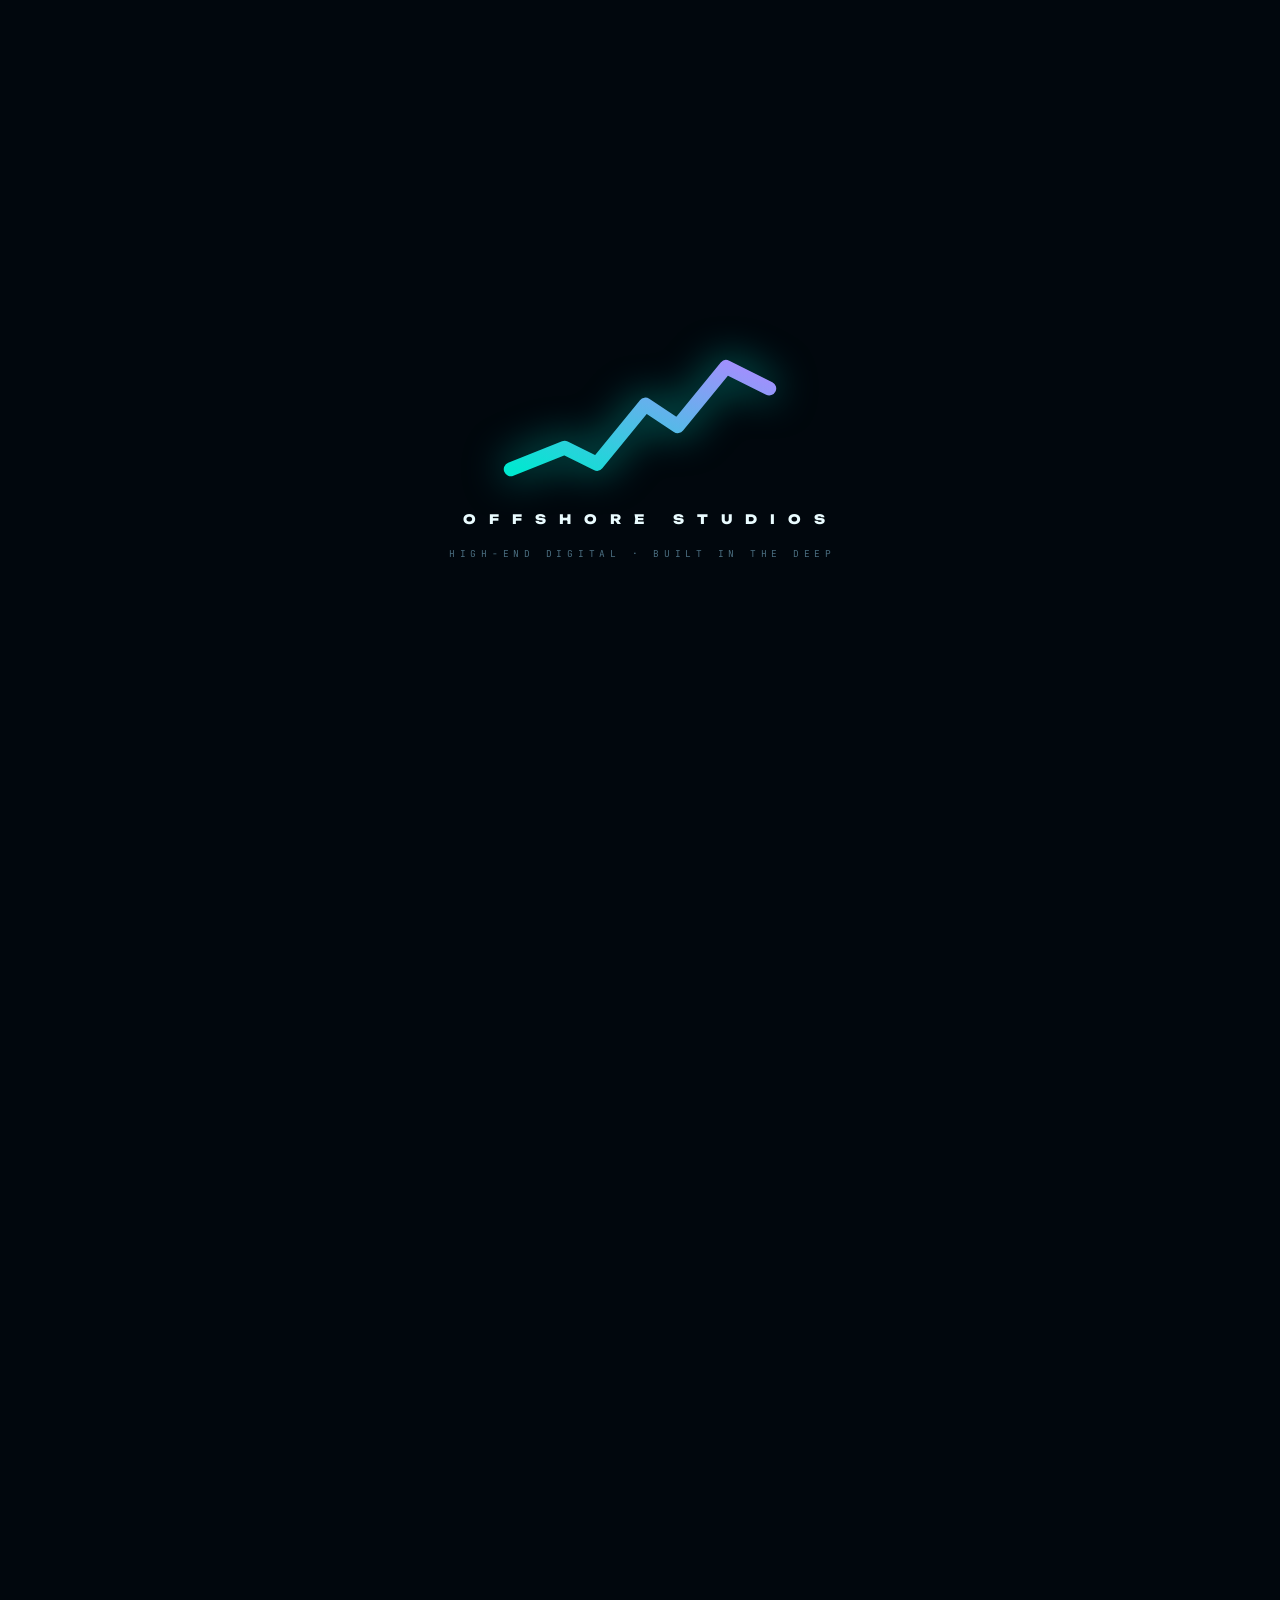
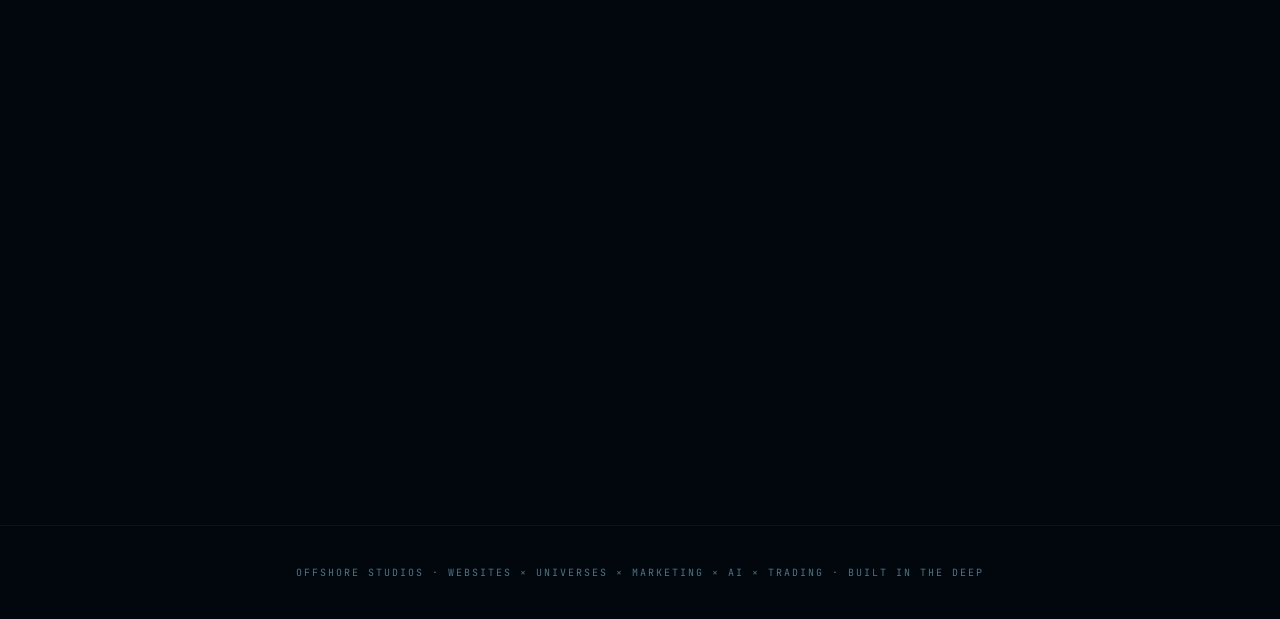
==== commit a0f24dec: "Reprice $2.5k entry · guest live chart + bot status · Claude relay wiring · brand wordmark animation" ====
--- a/landing.html
+++ b/landing.html
@@ -168,6 +168,12 @@
 body.introing{overflow:hidden}
 section,nav,.final{opacity:0;transition:opacity .9s ease .1s}
 body.introdone section,body.introdone nav,body.introdone .final{opacity:1}
+
+/* ── the wordmark, alive: per-letter glow wave + magnetic hover ── */
+.bl{display:inline-block;will-change:transform}
+@keyframes lwave{0%,30%,100%{text-shadow:0 0 0 rgba(0,232,208,0)}10%{text-shadow:0 0 22px rgba(0,232,208,.9),0 0 44px rgba(0,232,208,.35)}20%{text-shadow:0 0 18px rgba(169,139,255,.7)}}
+.bwave .bl{animation:lwave 4.6s linear infinite;animation-delay:calc(var(--i)*.12s)}
+#intro .it{opacity:1;animation:none;letter-spacing:.5em;text-indent:.5em}
 </style>
 </head>
 <body>
@@ -210,7 +216,7 @@
   <p>Everything we make is custom, real, and built to a standard most agencies don't attempt. No templates dressed up as design. No promises we can't keep.</p>
   <div class="grid">
     <div class="f"><span class="ic">🪐</span><h3>Personalized Client Universes</h3><p>Every client gets their own universe inside our software — your logo and brand on the wall, your project's live progress, every deliverable kept forever, new offerings with live pricing, and a direct line to the team. Your business, made physical.</p><span class="tag">INCLUDED WITH EVERY PROJECT</span></div>
-    <div class="f"><span class="ic">🌊</span><h3>High-End Websites</h3><p>Real 3D, cinematic motion, custom everything — sites that feel like this one. We pull your brand into the build and make something people remember. See the tiers below.</p><span class="tag">FROM $1,500</span></div>
+    <div class="f"><span class="ic">🌊</span><h3>High-End Websites</h3><p>Real 3D, cinematic motion, custom everything — sites that feel like this one. We pull your brand into the build and make something people remember. See the tiers below.</p><span class="tag">FROM $2,500</span></div>
     <div class="f"><span class="ic">📣</span><h3>Marketing &amp; Content</h3><p>Launch content, brand assets and campaigns that match the quality of the site they point at. Scoped per project alongside your build or as its own engagement.</p><span class="tag">SCOPED PER PROJECT</span></div>
     <div class="f"><span class="ic">✳</span><h3>AI Automation</h3><p>Assistants and automations wired into your business — answering, organizing, operating. Built to be professional and invisible: your customers just see things working.</p><span class="tag">SCOPED PER PROJECT</span></div>
     <div class="f"><span class="ic">〰</span><h3>Trading Intelligence</h3><p>An in-house algorithmic trading system with a ten-year verified record. Not a product on a shelf — access is by inquiry only.</p><span class="tag vio">EXCLUSIVE · INQUIRE</span></div>
@@ -224,7 +230,7 @@
   <div class="tiers">
     <div class="tier">
       <div class="tn">SIGNATURE SITE</div>
-      <div class="tp"><small>STARTING AT</small>$1,500</div>
+      <div class="tp"><small>STARTING AT</small>$2,500</div>
       <div class="tv">FINAL QUOTE SCOPED TO YOUR PROJECT</div>
       <ul>
         <li>Custom-designed site — no templates</li>
@@ -249,7 +255,7 @@
     <div class="tier">
       <div class="tn">CARE &amp; GROWTH</div>
       <div class="tp"><small>STARTING AT</small>$250<span style="font:700 12px var(--mono)">/mo</span></div>
-      <div class="tv">FINAL QUOTE SCOPED TO YOUR NEEDS</div>
+      <div class="tv">MAINTENANCE ADD-ON · FOR SITES WE'VE BUILT</div>
       <ul>
         <li>Updates, new sections, fresh content</li>
         <li>Monitoring — your site never quietly breaks</li>
@@ -293,9 +299,9 @@
 
     <div class="flabel">Pick a starting tier — final pricing varies with scope</div>
     <div class="trow" id="tierRow">
-      <div class="topt" data-v="Signature Site — starting at $1,500"><b>SIGNATURE SITE</b><div class="p">from $1,500</div><div class="s">custom site · motion pass · your universe included</div></div>
+      <div class="topt" data-v="Signature Site — starting at $2,500"><b>SIGNATURE SITE</b><div class="p">from $2,500</div><div class="s">custom site · motion pass · your universe included</div></div>
       <div class="topt" data-v="Flagship Experience — starting at $5,000"><b>FLAGSHIP EXPERIENCE</b><div class="p">from $5,000</div><div class="s">full cinematic build · 3D · brand system</div></div>
-      <div class="topt" data-v="Care & Growth — starting at $250/mo"><b>CARE &amp; GROWTH</b><div class="p">from $250/mo</div><div class="s">updates · monitoring · new offerings live</div></div>
+      <div class="topt" data-v="Care & Growth — maintenance add-on, from $250/mo"><b>CARE &amp; GROWTH · ADD-ON</b><div class="p">from $250/mo</div><div class="s">maintenance add-on · updates · monitoring</div></div>
       <div class="topt" data-v="Trading Intelligence — by inquiry"><b>TRADING INTELLIGENCE</b><div class="p">by inquiry</div><div class="s">exclusive · access starts with a conversation</div></div>
       <div class="topt" data-v="Not sure yet — advise me"><b>NOT SURE YET</b><div class="p">advise me</div><div class="s">tell us the goal, we'll recommend the path</div></div>
     </div>
@@ -363,6 +369,35 @@
   setTimeout(()=>i.remove(),800);},2050);
 document.getElementById('intro').addEventListener('click',()=>{const i=document.getElementById('intro');
   i.classList.add('gone');document.body.classList.remove('introing');document.body.classList.add('introdone');});
+
+/* ═ brand wordmark: split into letters, stagger in, glow-wave, magnet ═ */
+const MAG=[];
+function brandify(el,o={}){
+  if(!el)return;
+  const walk=n=>{[...n.childNodes].forEach(ch=>{
+    if(ch.nodeType===3&&ch.textContent.trim()!==''){
+      const f=document.createDocumentFragment();
+      [...ch.textContent].forEach(c=>{const s=document.createElement('span');s.className='bl';s.textContent=c===' '?' ':c;f.appendChild(s);});
+      n.replaceChild(f,ch);
+    }else if(ch.nodeType===1&&ch.nodeName.toLowerCase()!=='svg')walk(ch);});};
+  walk(el);
+  el.querySelectorAll('.grad').forEach(g=>{g.style.background='none';g.style.webkitTextFillColor='initial';});
+  const ls=[...el.querySelectorAll('.bl')];
+  ls.forEach((s,i)=>{s.style.setProperty('--i',i);
+    if(s.closest('.grad')){const t=i/Math.max(1,ls.length-1);
+      s.style.color=`rgb(${Math.round(169*t)},${Math.round(232-93*t)},${Math.round(208+47*t)})`;}
+    if(o.enter)s.animate([{opacity:0,transform:'translateY(26px) rotate(5deg)',filter:'blur(9px)'},{opacity:1,transform:'translateY(0)',filter:'blur(0)'}],
+      {duration:640,delay:(o.delay||0)+i*40,easing:'cubic-bezier(.2,.8,.2,1)',fill:'backwards'});});
+  if(o.wave)el.classList.add('bwave');
+  if(o.magnet)MAG.push({ls,r:o.magnet});
+}
+addEventListener('pointermove',e=>{MAG.forEach(m=>m.ls.forEach(s=>{
+  const b=s.getBoundingClientRect(),dx=e.clientX-(b.left+b.width/2),dy=e.clientY-(b.top+b.height/2),d=Math.hypot(dx,dy);
+  s.style.transform=d<m.r?`translate(${dx*-.12*(1-d/m.r)}px,${dy*-.12*(1-d/m.r)-(1-d/m.r)*8}px) scale(${1+(1-d/m.r)*.18})`:'';})); },{passive:true});
+brandify(document.querySelector('#intro .it'),{enter:true,delay:650,wave:true});
+brandify(document.querySelector('nav .brand'),{wave:true,magnet:130});
+const hh1=document.querySelector('.hero h1');
+if(hh1){hh1.style.animation='none';hh1.style.opacity=1;brandify(hh1,{enter:true,delay:750,wave:true,magnet:150});}
 
 /* ═══ INQUIRY FORM → Supabase (publishable key — safe to ship) ═══ */
 const SUPA="https://jbqxbpletvoocxiizwdy.supabase.co";
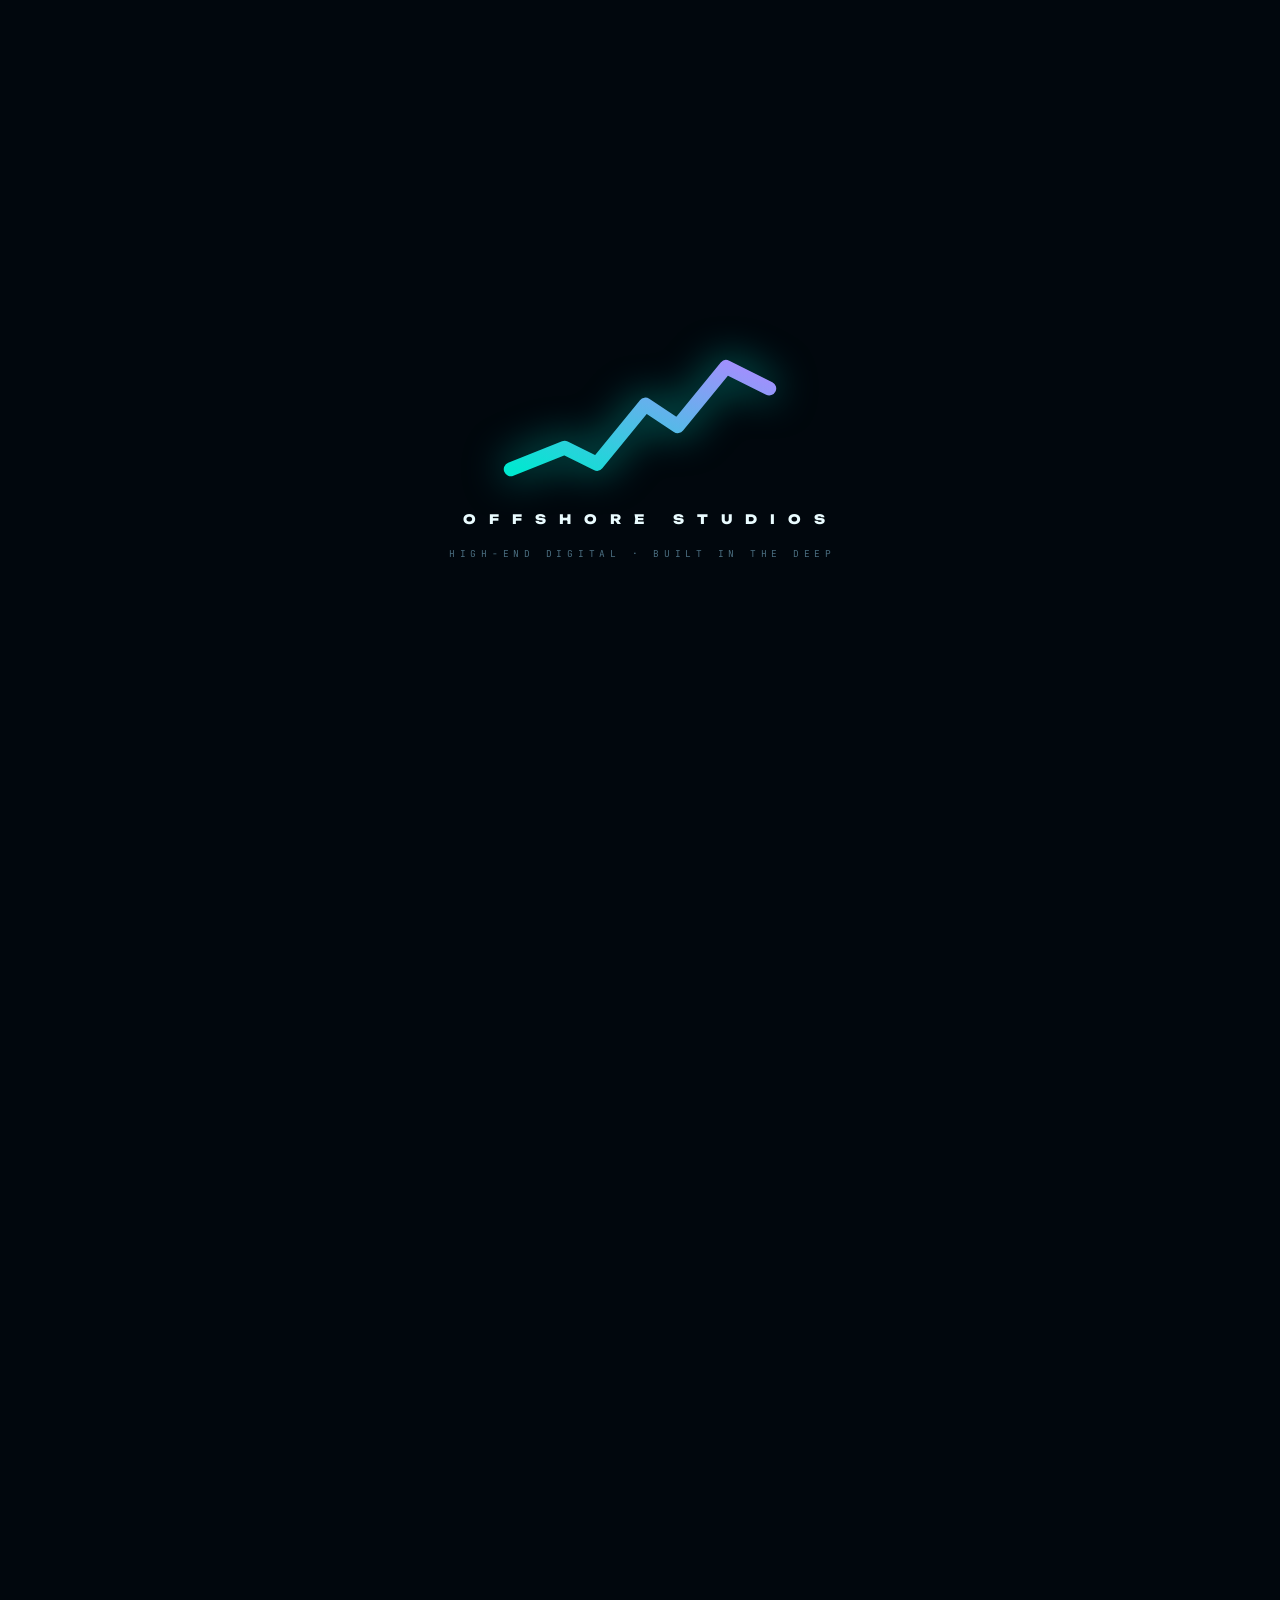
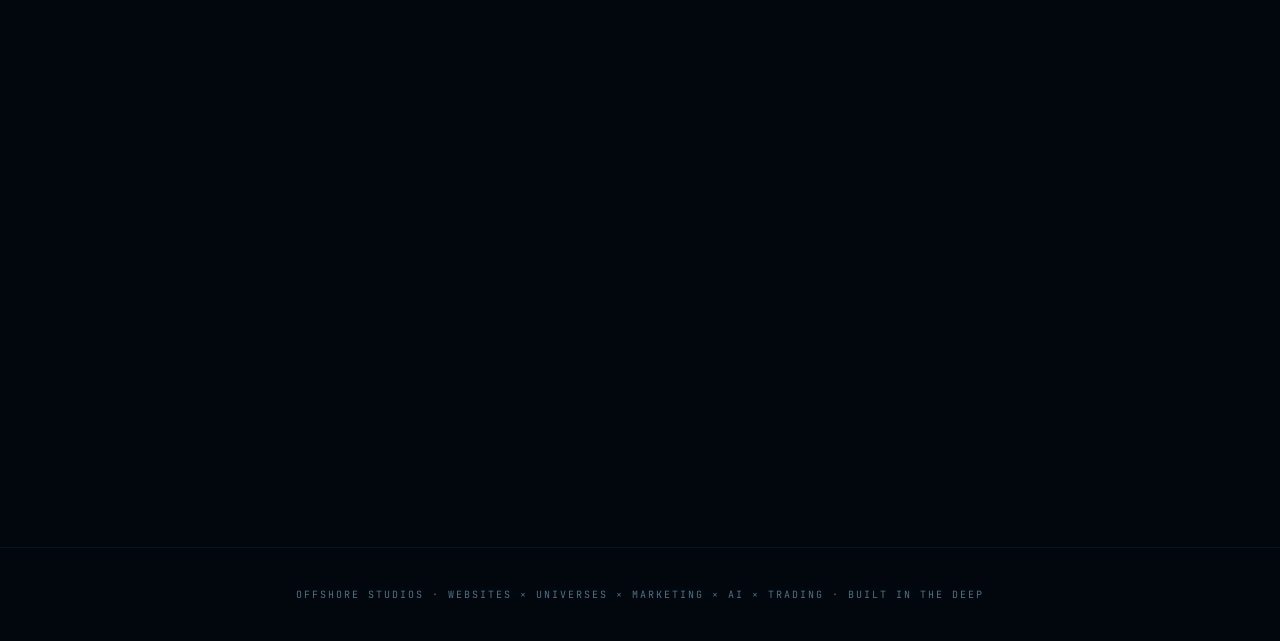
==== commit 1f099568: "CORRECTION: verified record recomputed from raw trade files - 6,164 trades, 56.2% win, PF 1.66, 18 y" ====
--- a/landing.html
+++ b/landing.html
@@ -219,7 +219,7 @@
     <div class="f"><span class="ic">🌊</span><h3>High-End Websites</h3><p>Real 3D, cinematic motion, custom everything — sites that feel like this one. We pull your brand into the build and make something people remember. See the tiers below.</p><span class="tag">FROM $2,500</span></div>
     <div class="f"><span class="ic">📣</span><h3>Marketing &amp; Content</h3><p>Launch content, brand assets and campaigns that match the quality of the site they point at. Scoped per project alongside your build or as its own engagement.</p><span class="tag">SCOPED PER PROJECT</span></div>
     <div class="f"><span class="ic">✳</span><h3>AI Automation</h3><p>Assistants and automations wired into your business — answering, organizing, operating. Built to be professional and invisible: your customers just see things working.</p><span class="tag">SCOPED PER PROJECT</span></div>
-    <div class="f"><span class="ic">〰</span><h3>Trading Intelligence</h3><p>An in-house algorithmic trading system with a ten-year verified record. Not a product on a shelf — access is by inquiry only.</p><span class="tag vio">EXCLUSIVE · INQUIRE</span></div>
+    <div class="f"><span class="ic">〰</span><h3>Trading Intelligence</h3><p>An in-house algorithmic trading system with a eighteen-year verified record. Not a product on a shelf — access is by inquiry only.</p><span class="tag vio">EXCLUSIVE · INQUIRE</span></div>
   </div>
 </section>
 
@@ -273,10 +273,10 @@
   <div class="exwrap">
     <p style="color:var(--mut);font-size:15.5px;line-height:1.85;max-width:680px">One bot, four engines across ES + NQ futures. Every trade in its record was replayed bar-by-bar against real market data, and its rules are frozen — it earns its way to live capital through a strict performance gate. This is not a product with a price tag. It's an in-house system we run ourselves, and access — in any form — starts with a conversation.</p>
     <div class="nums">
-      <div class="n"><b class="grad">$10.0M</b><span>backtested from $100k · 10y</span></div>
-      <div class="n"><b>57.3%</b><span>win rate · 4,267 trades</span></div>
+      <div class="n"><b class="grad">$10.02M</b><span>backtested from $100k · 18y</span></div>
+      <div class="n"><b>56.2%</b><span>win rate · 6,164 trades</span></div>
       <div class="n"><b>16.9%</b><span>max drawdown · never worse</span></div>
-      <div class="n"><b>2.00</b><span>profit factor</span></div>
+      <div class="n"><b>1.66</b><span>profit factor</span></div>
     </div>
     <div class="honest">Backtested performance — verified bar-by-bar and stated as a backtest, not live results. That honesty is the brand.</div>
     <div style="margin-top:28px"><button class="cta ghost" id="botInq" style="border-color:rgba(169,139,255,.5);color:var(--vio)">INQUIRE ABOUT ACCESS →</button></div>
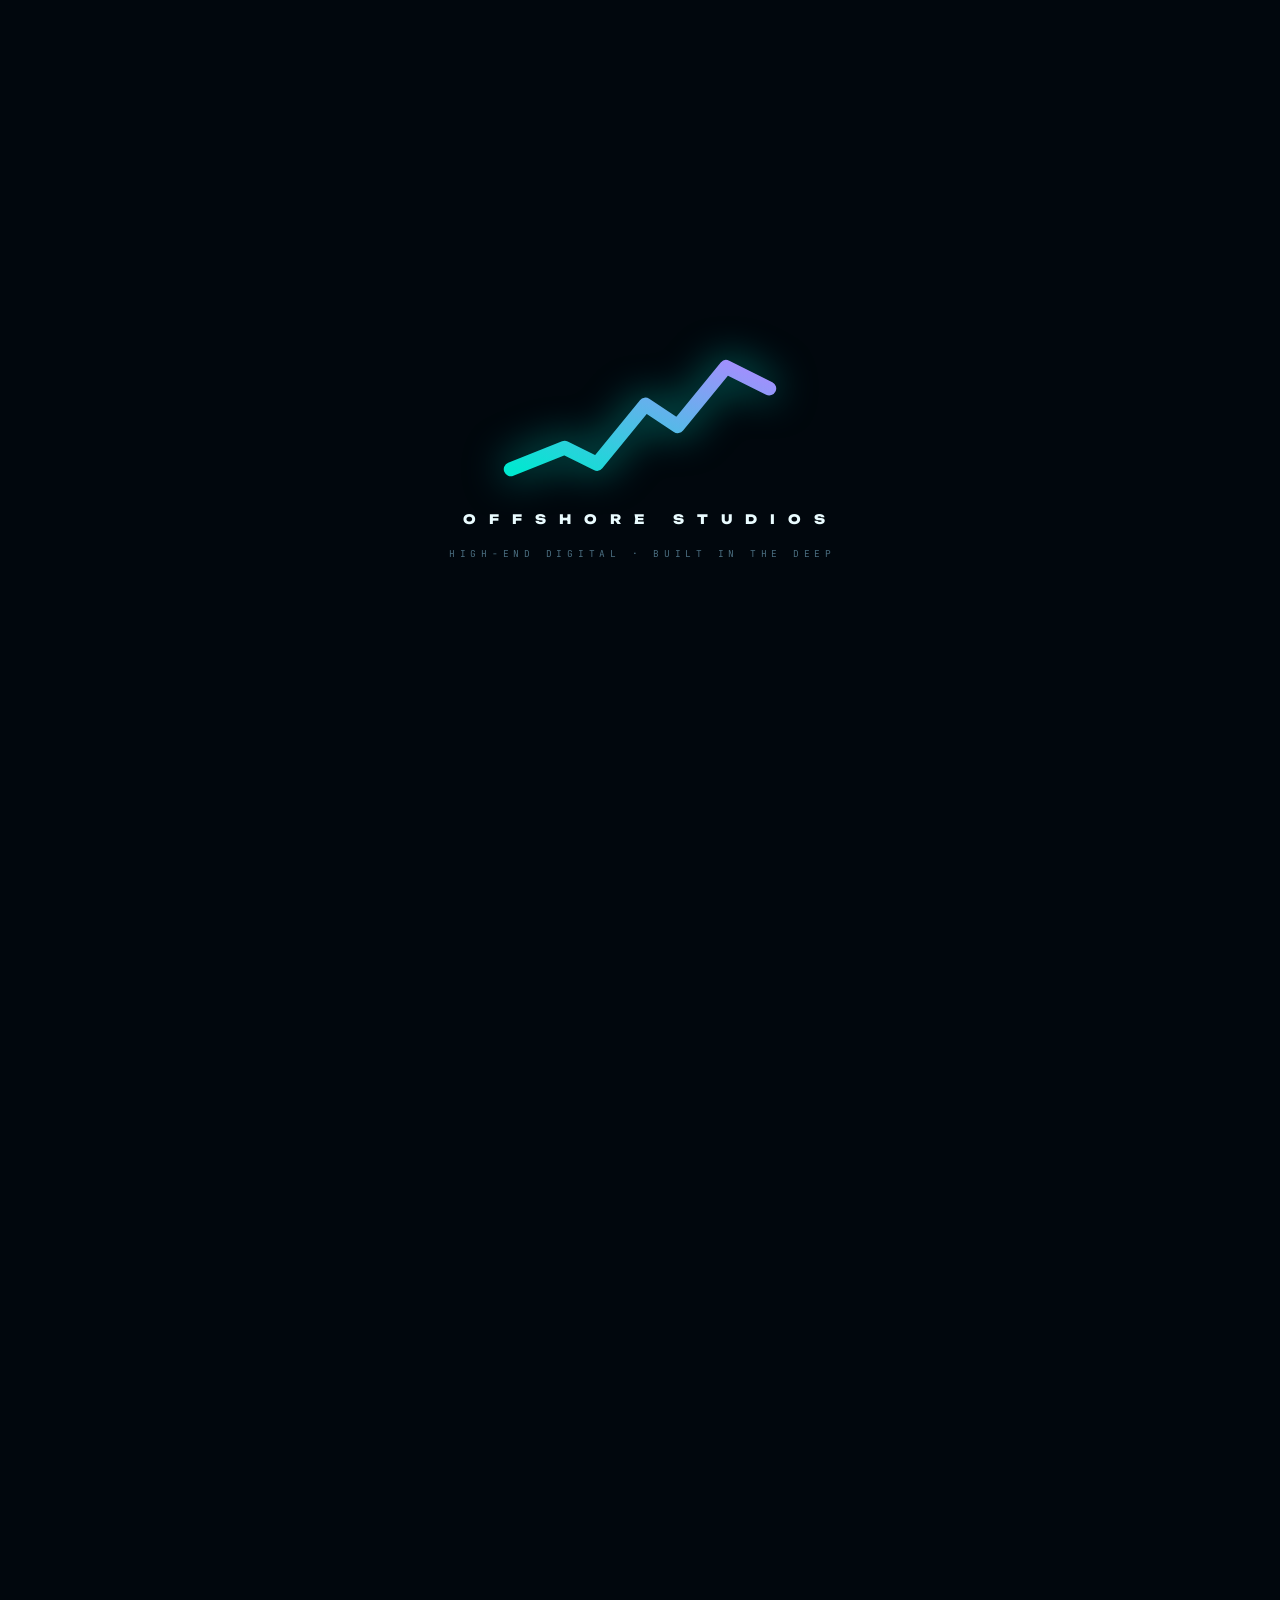
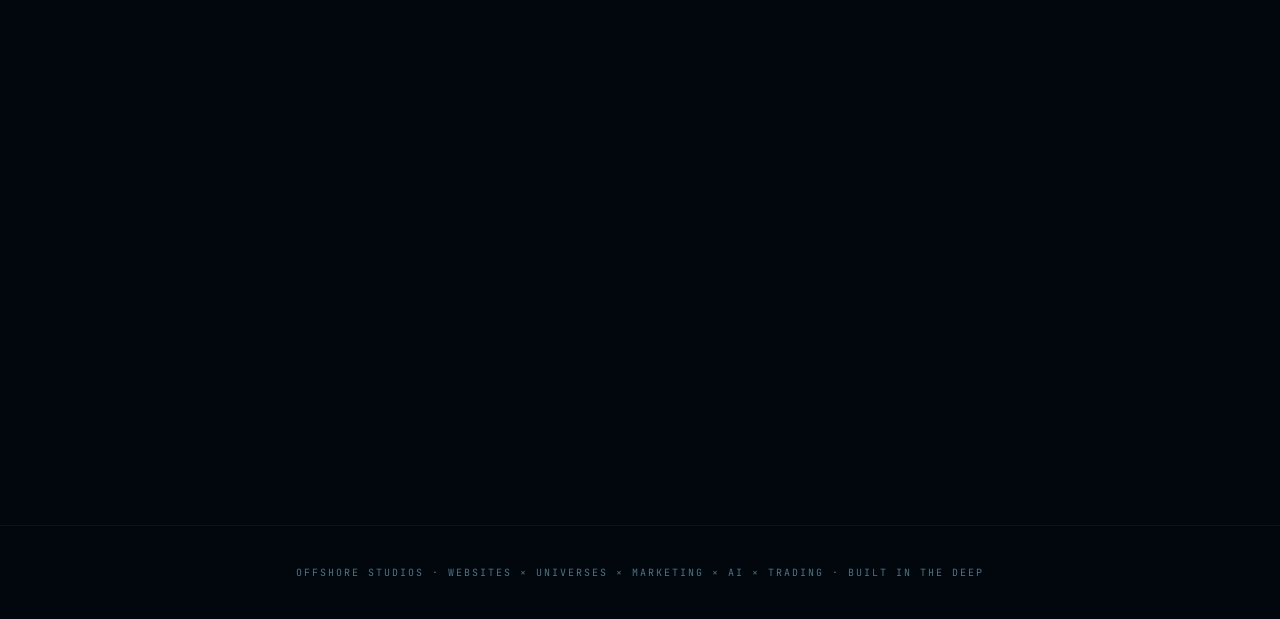
==== commit 985b8ff6: "REVERT bad correction - original record figures were right (account sim, 4267 trades, PF 2.00). Keep" ====
--- a/landing.html
+++ b/landing.html
@@ -219,7 +219,7 @@
     <div class="f"><span class="ic">🌊</span><h3>High-End Websites</h3><p>Real 3D, cinematic motion, custom everything — sites that feel like this one. We pull your brand into the build and make something people remember. See the tiers below.</p><span class="tag">FROM $2,500</span></div>
     <div class="f"><span class="ic">📣</span><h3>Marketing &amp; Content</h3><p>Launch content, brand assets and campaigns that match the quality of the site they point at. Scoped per project alongside your build or as its own engagement.</p><span class="tag">SCOPED PER PROJECT</span></div>
     <div class="f"><span class="ic">✳</span><h3>AI Automation</h3><p>Assistants and automations wired into your business — answering, organizing, operating. Built to be professional and invisible: your customers just see things working.</p><span class="tag">SCOPED PER PROJECT</span></div>
-    <div class="f"><span class="ic">〰</span><h3>Trading Intelligence</h3><p>An in-house algorithmic trading system with a eighteen-year verified record. Not a product on a shelf — access is by inquiry only.</p><span class="tag vio">EXCLUSIVE · INQUIRE</span></div>
+    <div class="f"><span class="ic">〰</span><h3>Trading Intelligence</h3><p>An in-house algorithmic trading system with a ten-year verified record. Not a product on a shelf — access is by inquiry only.</p><span class="tag vio">EXCLUSIVE · INQUIRE</span></div>
   </div>
 </section>
 
@@ -273,10 +273,10 @@
   <div class="exwrap">
     <p style="color:var(--mut);font-size:15.5px;line-height:1.85;max-width:680px">One bot, four engines across ES + NQ futures. Every trade in its record was replayed bar-by-bar against real market data, and its rules are frozen — it earns its way to live capital through a strict performance gate. This is not a product with a price tag. It's an in-house system we run ourselves, and access — in any form — starts with a conversation.</p>
     <div class="nums">
-      <div class="n"><b class="grad">$10.02M</b><span>backtested from $100k · 18y</span></div>
-      <div class="n"><b>56.2%</b><span>win rate · 6,164 trades</span></div>
+      <div class="n"><b class="grad">$10.0M</b><span>backtested from $100k · 10y</span></div>
+      <div class="n"><b>57.3%</b><span>win rate · 4,267 trades</span></div>
       <div class="n"><b>16.9%</b><span>max drawdown · never worse</span></div>
-      <div class="n"><b>1.66</b><span>profit factor</span></div>
+      <div class="n"><b>2.00</b><span>profit factor</span></div>
     </div>
     <div class="honest">Backtested performance — verified bar-by-bar and stated as a backtest, not live results. That honesty is the brand.</div>
     <div style="margin-top:28px"><button class="cta ghost" id="botInq" style="border-color:rgba(169,139,255,.5);color:var(--vio)">INQUIRE ABOUT ACCESS →</button></div>
